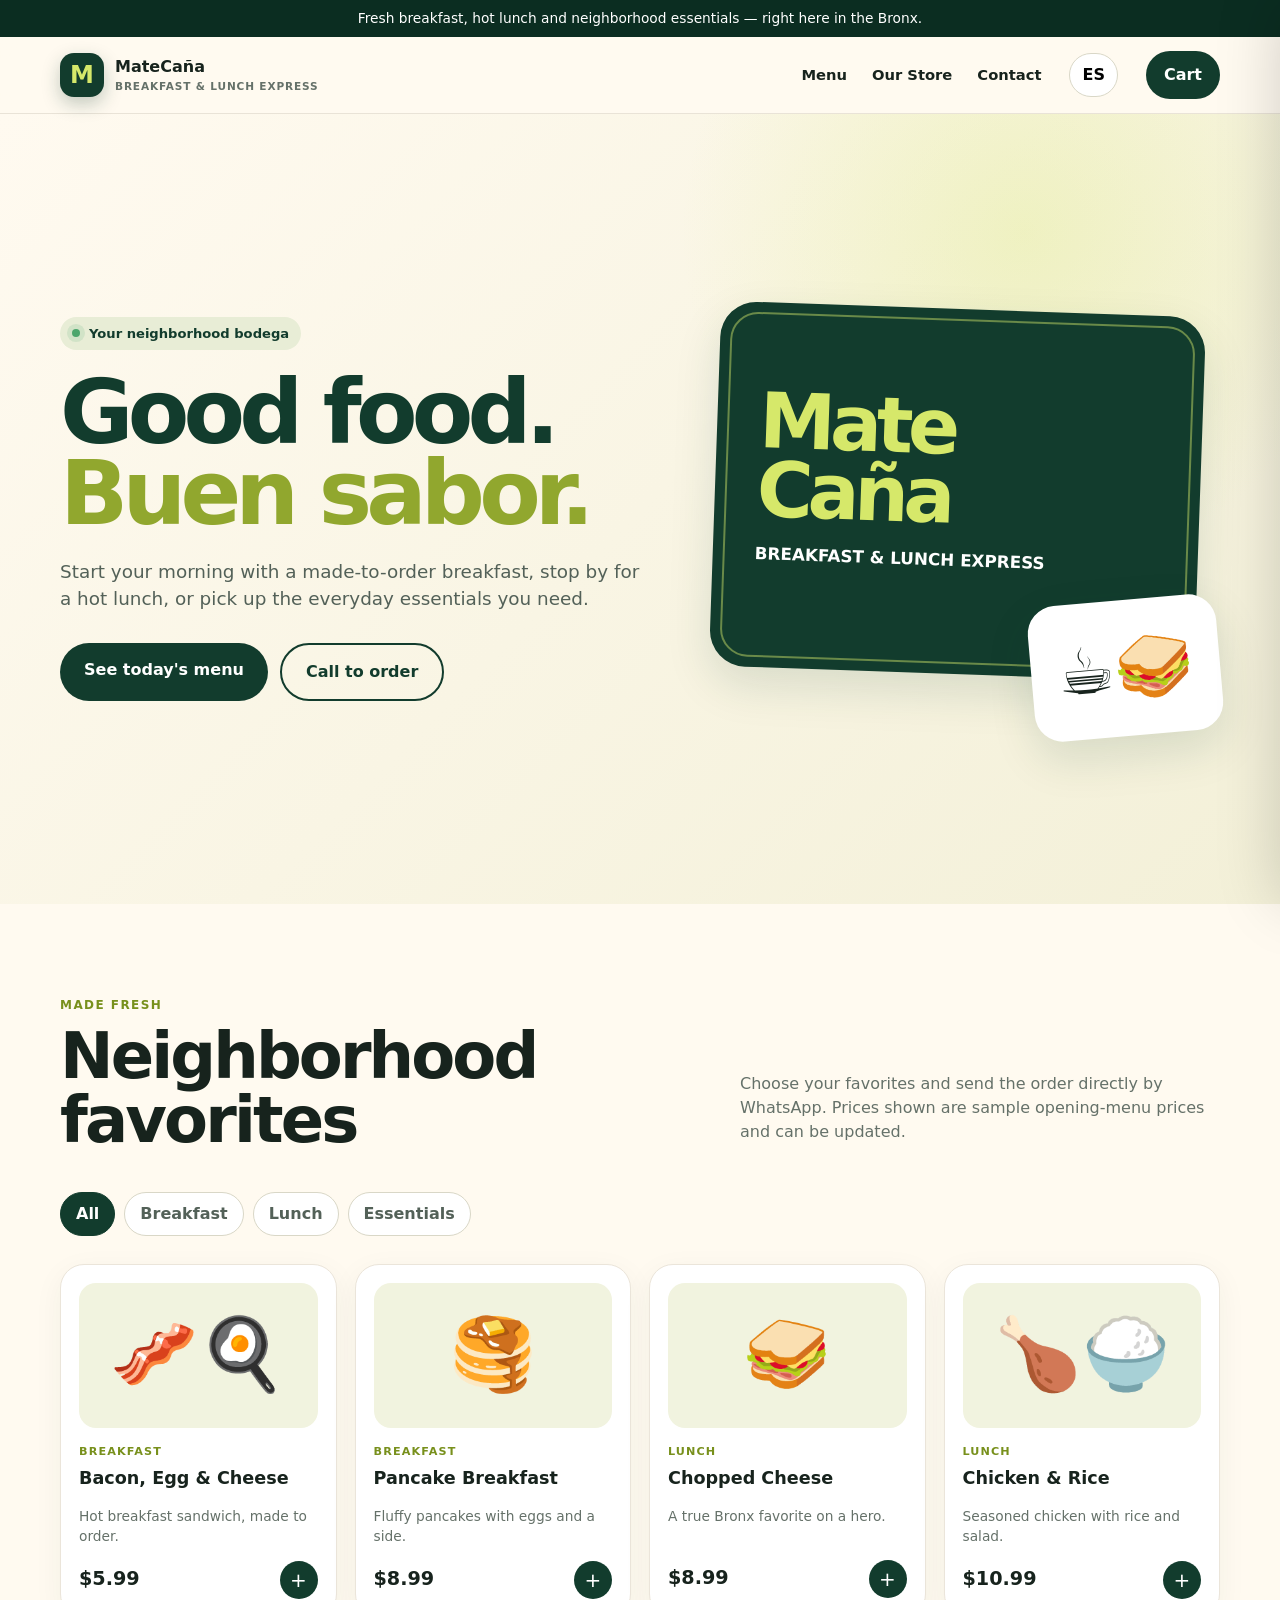
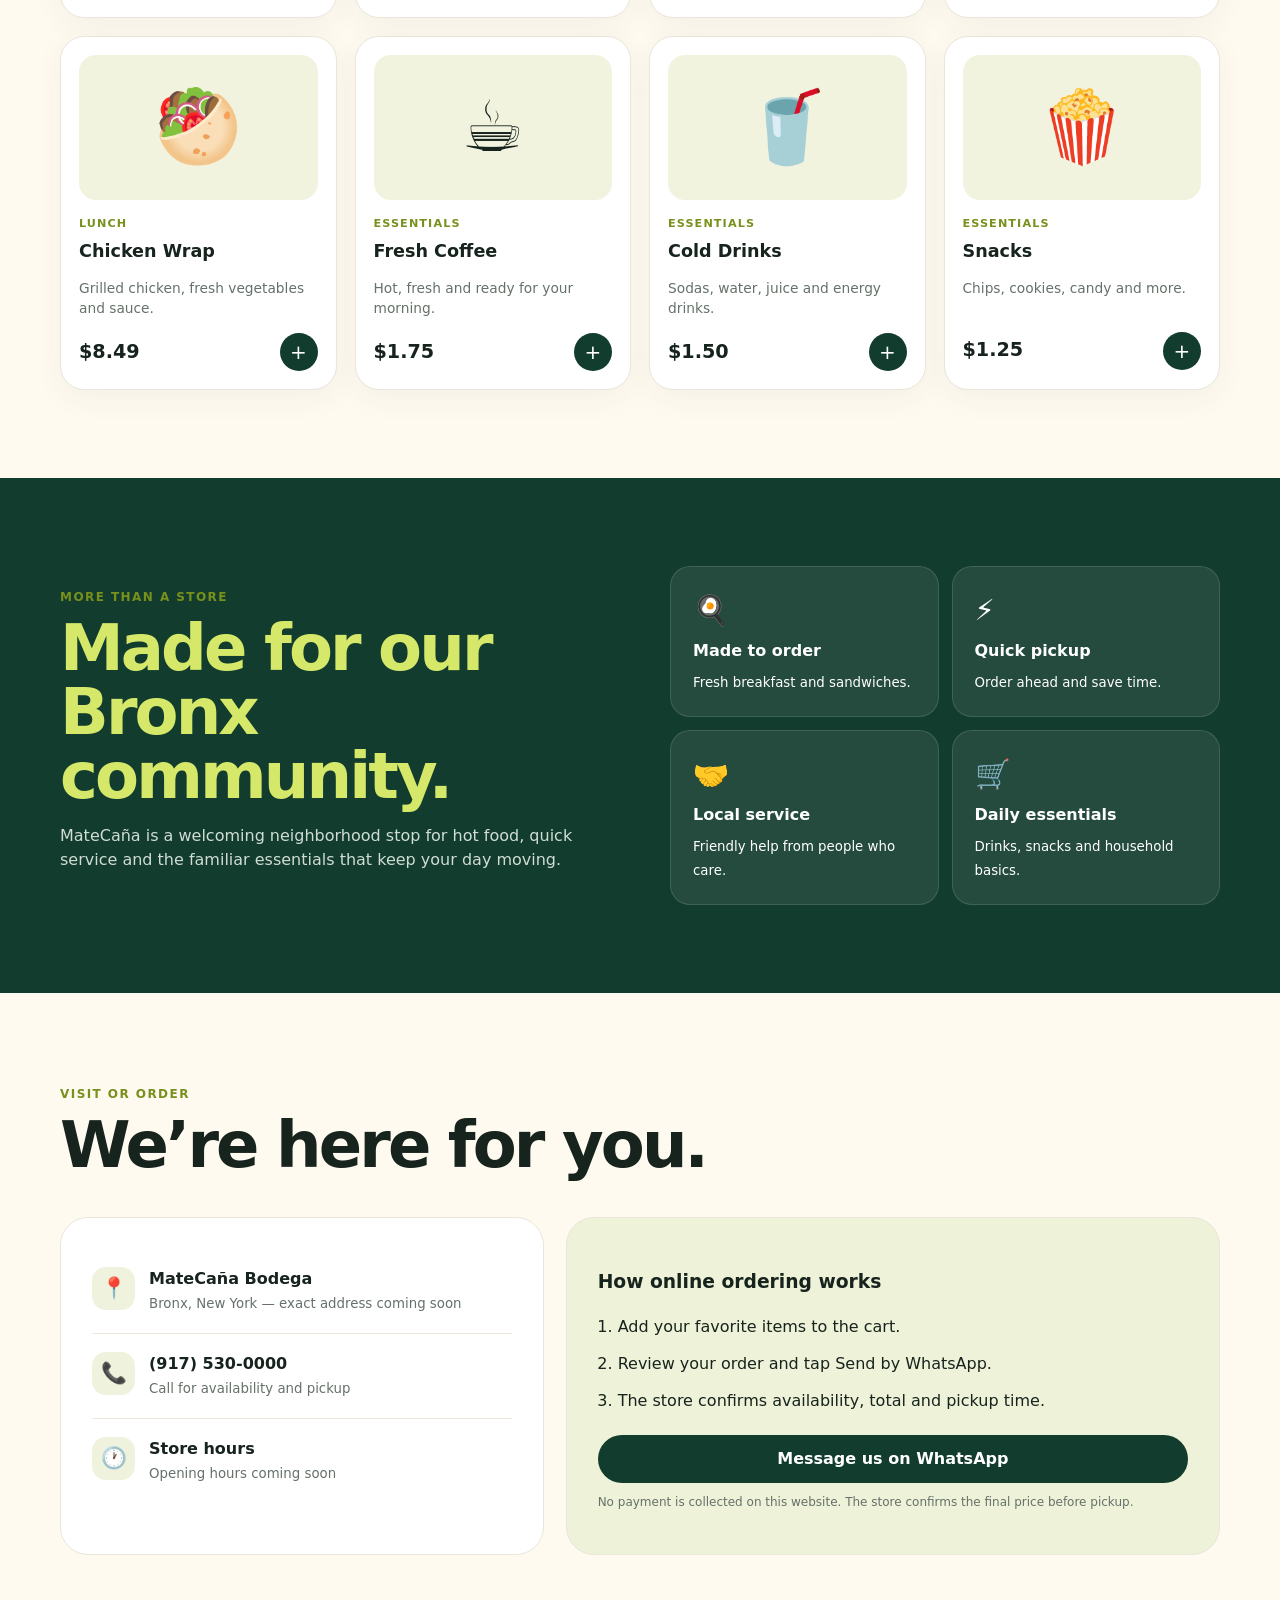
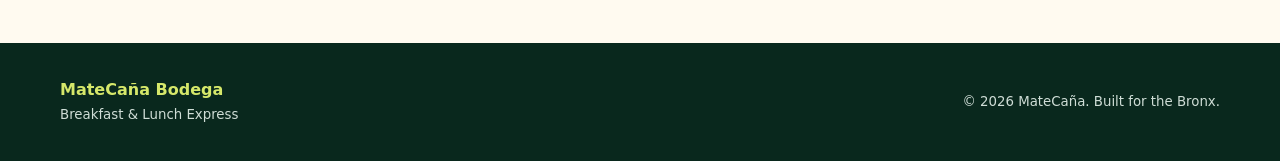
==== index.html @ 91e8062c "Build MateCaña bilingual storefront" ====
<!doctype html>
<html lang="en">
<head>
  <meta charset="utf-8">
  <meta name="viewport" content="width=device-width,initial-scale=1">
  <meta name="description" content="MateCaña Bodega — breakfast, lunch, groceries and neighborhood essentials in the Bronx.">
  <meta name="theme-color" content="#123c2d">
  <title>MateCaña Bodega | Breakfast & Lunch Express</title>
  <style>
    :root{--green:#123c2d;--green2:#1e5b43;--lime:#d6e86a;--cream:#fffaf0;--ink:#17231d;--muted:#657169;--white:#fff;--shadow:0 18px 45px rgba(18,60,45,.13)}
    *{box-sizing:border-box}html{scroll-behavior:smooth}body{margin:0;font-family:Inter,ui-sans-serif,system-ui,-apple-system,"Segoe UI",sans-serif;color:var(--ink);background:var(--cream);line-height:1.5}button,a{font:inherit}button{cursor:pointer}a{color:inherit;text-decoration:none}.wrap{width:min(1160px,calc(100% - 32px));margin:auto}
    .top{background:#0b2d21;color:#fff;text-align:center;padding:8px;font-size:.86rem}.nav{position:sticky;top:0;z-index:20;background:rgba(255,250,240,.94);backdrop-filter:blur(12px);border-bottom:1px solid #e9e3d7}.navin{height:76px;display:flex;align-items:center;gap:28px}.brand{display:flex;align-items:center;gap:11px;margin-right:auto;font-weight:900}.mark{width:44px;height:44px;border-radius:14px;background:var(--green);color:var(--lime);display:grid;place-items:center;font-size:1.5rem;box-shadow:0 7px 18px rgba(18,60,45,.25)}.brand small{display:block;font-weight:600;color:var(--muted);font-size:.66rem;letter-spacing:.08em;text-transform:uppercase}.links{display:flex;gap:25px;font-weight:700;font-size:.92rem}.pill,.primary,.secondary{border:0;border-radius:999px;padding:12px 18px;font-weight:800}.pill,.primary{background:var(--green);color:#fff}.pill span{background:var(--lime);color:var(--green);border-radius:99px;padding:2px 7px;margin-left:5px}.secondary{background:var(--lime);color:var(--green)}
    .hero{min-height:660px;background:radial-gradient(circle at 80% 15%,rgba(214,232,106,.28),transparent 28%),linear-gradient(135deg,#fffaf0 0%,#f3f0d8 100%);display:grid;align-items:center;overflow:hidden}.hero-grid{display:grid;grid-template-columns:1.05fr .95fr;gap:55px;align-items:center;padding:72px 0}.eyebrow{display:inline-flex;align-items:center;gap:9px;background:#e8edd6;border-radius:99px;padding:7px 12px;color:var(--green);font-weight:800;font-size:.82rem}.dot{width:8px;height:8px;border-radius:50%;background:#4ca66c;box-shadow:0 0 0 5px rgba(76,166,108,.14)}h1{font-size:clamp(3.1rem,7vw,6.2rem);line-height:.9;letter-spacing:-.065em;margin:22px 0 24px;color:var(--green)}h1 em{font-style:normal;color:#91a72e}.lead{font-size:1.15rem;color:#536158;max-width:620px}.actions{display:flex;gap:12px;margin-top:30px;flex-wrap:wrap}.actions a{padding:15px 24px}.outline{border:2px solid var(--green);border-radius:999px;padding:13px 22px;font-weight:800;color:var(--green)}.visual{position:relative;min-height:470px}.sign{position:absolute;inset:35px 20px 70px;background:var(--green);border-radius:36px;box-shadow:var(--shadow);transform:rotate(2deg);padding:42px;color:#fff;display:flex;flex-direction:column;justify-content:center}.sign:before{content:"";position:absolute;inset:10px;border:2px solid rgba(214,232,106,.45);border-radius:28px}.sign strong{font-size:clamp(3rem,6vw,5.5rem);line-height:.9;letter-spacing:-.07em;color:var(--lime);position:relative}.sign p{font-weight:800;font-size:1.05rem;position:relative}.cup{position:absolute;right:0;bottom:8px;background:#fff;border-radius:28px;padding:20px 26px;box-shadow:var(--shadow);font-size:4rem;transform:rotate(-5deg)}
    section{padding:88px 0}.section-head{display:flex;align-items:end;justify-content:space-between;gap:30px;margin-bottom:32px}.kicker{color:#78901c;text-transform:uppercase;font-weight:900;letter-spacing:.12em;font-size:.75rem}h2{font-size:clamp(2.25rem,5vw,4rem);line-height:1;letter-spacing:-.045em;margin:8px 0}.section-head p{max-width:480px;color:var(--muted)}.filters{display:flex;gap:9px;flex-wrap:wrap;margin-bottom:28px}.filter{border:1px solid #d9d7c7;background:#fff;padding:9px 15px;border-radius:99px;font-weight:800;color:#536158}.filter.active{background:var(--green);color:#fff;border-color:var(--green)}.products{display:grid;grid-template-columns:repeat(4,1fr);gap:18px}.card{background:#fff;border:1px solid #ebe5da;border-radius:24px;padding:18px;box-shadow:0 8px 30px rgba(18,60,45,.05);transition:.2s}.card:hover{transform:translateY(-4px);box-shadow:var(--shadow)}.emoji{height:145px;border-radius:17px;background:#f1f3df;display:grid;place-items:center;font-size:4.4rem}.tag{font-size:.7rem;font-weight:900;text-transform:uppercase;letter-spacing:.1em;color:#78901c;margin-top:16px}.card h3{margin:5px 0;font-size:1.1rem}.card p{color:var(--muted);font-size:.86rem;min-height:40px}.card-foot{display:flex;align-items:center;justify-content:space-between;margin-top:14px}.price{font-size:1.2rem;font-weight:900}.add{border:0;background:var(--green);color:#fff;width:38px;height:38px;border-radius:50%;font-size:1.25rem}.about{background:var(--green);color:#fff}.about-grid{display:grid;grid-template-columns:1fr 1fr;gap:60px;align-items:center}.about h2{color:var(--lime)}.about p{color:#cfddd6}.features{display:grid;grid-template-columns:1fr 1fr;gap:13px}.feature{background:rgba(255,255,255,.08);border:1px solid rgba(255,255,255,.13);padding:22px;border-radius:20px}.feature b{display:block;margin:7px 0}.feature span{font-size:1.8rem}
    .contact-grid{display:grid;grid-template-columns:.85fr 1.15fr;gap:22px}.info,.orderbox{background:#fff;border:1px solid #ebe5da;border-radius:28px;padding:31px}.info-row{display:flex;gap:14px;padding:18px 0;border-bottom:1px solid #eee8dc}.info-row:last-child{border:0}.icon{width:43px;height:43px;display:grid;place-items:center;background:#eff2dd;border-radius:14px;font-size:1.3rem}.info-row b{display:block}.info-row small{color:var(--muted)}.orderbox{background:#eef2d8}.orderbox ol{padding-left:20px}.orderbox li{margin:13px 0}.wide{display:block;text-align:center;margin-top:22px}.notice{font-size:.75rem;color:var(--muted);margin-top:10px}.footer{background:#09281d;color:#cfddd6;padding:35px 0}.footerin{display:flex;justify-content:space-between;align-items:center;gap:20px}.footer strong{color:var(--lime)}
    .cart{position:fixed;top:0;right:-430px;width:min(410px,100%);height:100vh;background:#fff;z-index:50;box-shadow:-20px 0 60px rgba(0,0,0,.18);transition:.28s;padding:25px;display:flex;flex-direction:column}.cart.open{right:0}.cart-head{display:flex;justify-content:space-between;align-items:center}.close{border:0;background:#eee;border-radius:50%;width:38px;height:38px}.cart-items{overflow:auto;flex:1;margin:20px 0}.cart-item{display:grid;grid-template-columns:1fr auto;gap:5px;padding:13px 0;border-bottom:1px solid #eee}.cart-item small{color:var(--muted)}.remove{border:0;background:none;color:#a13b2d;font-size:.78rem}.total{display:flex;justify-content:space-between;font-weight:900;font-size:1.2rem;padding:17px 0}.overlay{position:fixed;inset:0;background:rgba(0,0,0,.36);z-index:40;opacity:0;pointer-events:none;transition:.2s}.overlay.open{opacity:1;pointer-events:auto}.lang{border:1px solid #d9d7c7;background:#fff;border-radius:99px;padding:9px 12px;font-weight:800}
    @media(max-width:900px){.links{display:none}.hero-grid,.about-grid,.contact-grid{grid-template-columns:1fr}.hero-grid{padding-top:50px}.visual{min-height:390px}.products{grid-template-columns:repeat(2,1fr)}.section-head{display:block}}@media(max-width:540px){.navin{gap:9px}.brand div{display:none}.products{grid-template-columns:1fr}.hero{min-height:auto}.visual{min-height:320px}.sign{inset:20px 8px 55px;padding:28px}.cup{font-size:3rem}.features{grid-template-columns:1fr}.footerin{display:block}.pill{padding:10px 13px}.wrap{width:min(100% - 22px,1160px)}section{padding:68px 0}}
  </style>
</head>
<body>
  <div class="top" data-en="Fresh breakfast, hot lunch and neighborhood essentials — right here in the Bronx." data-es="Desayuno fresco, almuerzo caliente y productos esenciales — aquí mismo en el Bronx.">Fresh breakfast, hot lunch and neighborhood essentials — right here in the Bronx.</div>
  <nav class="nav"><div class="wrap navin"><a class="brand" href="#home"><span class="mark">M</span><div>MateCaña<small>Breakfast & Lunch Express</small></div></a><div class="links"><a href="#menu" data-en="Menu" data-es="Menú">Menu</a><a href="#about" data-en="Our Store" data-es="La Bodega">Our Store</a><a href="#contact" data-en="Contact" data-es="Contacto">Contact</a></div><button class="lang" id="lang">ES</button><button class="pill" id="cartBtn" data-en="Cart" data-es="Carrito">Cart <span id="count">0</span></button></div></nav>
  <main>
    <section class="hero" id="home"><div class="wrap hero-grid"><div><span class="eyebrow"><i class="dot"></i><span data-en="Your neighborhood bodega" data-es="Tu bodega del vecindario">Your neighborhood bodega</span></span><h1>Good food.<br><em>Buen sabor.</em></h1><p class="lead" data-en="Start your morning with a made-to-order breakfast, stop by for a hot lunch, or pick up the everyday essentials you need." data-es="Comienza tu mañana con un desayuno preparado al momento, pasa por un almuerzo caliente o busca los productos esenciales que necesitas.">Start your morning with a made-to-order breakfast, stop by for a hot lunch, or pick up the everyday essentials you need.</p><div class="actions"><a class="primary" href="#menu" data-en="See today's menu" data-es="Ver el menú de hoy">See today's menu</a><a class="outline" href="tel:+19175300000" data-en="Call to order" data-es="Llamar para ordenar">Call to order</a></div></div><div class="visual" aria-label="MateCaña storefront inspired sign"><div class="sign"><strong>Mate<br>Caña</strong><p>BREAKFAST & LUNCH EXPRESS</p></div><div class="cup">☕🥪</div></div></div></section>
    <section id="menu"><div class="wrap"><div class="section-head"><div><span class="kicker" data-en="Made fresh" data-es="Preparado fresco">Made fresh</span><h2 data-en="Neighborhood favorites" data-es="Favoritos del barrio">Neighborhood favorites</h2></div><p data-en="Choose your favorites and send the order directly by WhatsApp. Prices shown are sample opening-menu prices and can be updated." data-es="Elige tus favoritos y envía la orden directamente por WhatsApp. Los precios son ejemplos iniciales y se pueden actualizar.">Choose your favorites and send the order directly by WhatsApp. Prices shown are sample opening-menu prices and can be updated.</p></div><div class="filters"><button class="filter active" data-filter="all" data-en="All" data-es="Todo">All</button><button class="filter" data-filter="breakfast" data-en="Breakfast" data-es="Desayuno">Breakfast</button><button class="filter" data-filter="lunch" data-en="Lunch" data-es="Almuerzo">Lunch</button><button class="filter" data-filter="essentials" data-en="Essentials" data-es="Productos">Essentials</button></div><div class="products" id="products"></div></div></section>
    <section class="about" id="about"><div class="wrap about-grid"><div><span class="kicker" data-en="More than a store" data-es="Más que una tienda">More than a store</span><h2 data-en="Made for our Bronx community." data-es="Hecho para nuestra comunidad del Bronx.">Made for our Bronx community.</h2><p data-en="MateCaña is a welcoming neighborhood stop for hot food, quick service and the familiar essentials that keep your day moving." data-es="MateCaña es la parada acogedora del vecindario para comida caliente, servicio rápido y los productos conocidos que mantienen tu día en marcha.">MateCaña is a welcoming neighborhood stop for hot food, quick service and the familiar essentials that keep your day moving.</p></div><div class="features"><div class="feature"><span>🍳</span><b data-en="Made to order" data-es="Hecho al momento">Made to order</b><small data-en="Fresh breakfast and sandwiches." data-es="Desayunos y sándwiches frescos.">Fresh breakfast and sandwiches.</small></div><div class="feature"><span>⚡</span><b data-en="Quick pickup" data-es="Recogida rápida">Quick pickup</b><small data-en="Order ahead and save time." data-es="Ordena antes y ahorra tiempo.">Order ahead and save time.</small></div><div class="feature"><span>🤝</span><b data-en="Local service" data-es="Servicio local">Local service</b><small data-en="Friendly help from people who care." data-es="Atención amable de gente que se preocupa.">Friendly help from people who care.</small></div><div class="feature"><span>🛒</span><b data-en="Daily essentials" data-es="Productos diarios">Daily essentials</b><small data-en="Drinks, snacks and household basics." data-es="Bebidas, meriendas y artículos básicos.">Drinks, snacks and household basics.</small></div></div></div></section>
    <section id="contact"><div class="wrap"><div class="section-head"><div><span class="kicker" data-en="Visit or order" data-es="Visita u ordena">Visit or order</span><h2 data-en="We’re here for you." data-es="Estamos aquí para ti.">We’re here for you.</h2></div></div><div class="contact-grid"><div class="info"><div class="info-row"><span class="icon">📍</span><div><b>MateCaña Bodega</b><small data-en="Bronx, New York — exact address coming soon" data-es="Bronx, Nueva York — dirección exacta próximamente">Bronx, New York — exact address coming soon</small></div></div><div class="info-row"><span class="icon">📞</span><div><b><a href="tel:+19175300000">(917) 530-0000</a></b><small data-en="Call for availability and pickup" data-es="Llama para disponibilidad y recogida">Call for availability and pickup</small></div></div><div class="info-row"><span class="icon">🕐</span><div><b data-en="Store hours" data-es="Horario">Store hours</b><small data-en="Opening hours coming soon" data-es="Horario de apertura próximamente">Opening hours coming soon</small></div></div></div><div class="orderbox"><h3 data-en="How online ordering works" data-es="Cómo funciona la orden en línea">How online ordering works</h3><ol><li data-en="Add your favorite items to the cart." data-es="Añade tus productos favoritos al carrito.">Add your favorite items to the cart.</li><li data-en="Review your order and tap Send by WhatsApp." data-es="Revisa tu orden y toca Enviar por WhatsApp.">Review your order and tap Send by WhatsApp.</li><li data-en="The store confirms availability, total and pickup time." data-es="La tienda confirma disponibilidad, total y hora de recogida.">The store confirms availability, total and pickup time.</li></ol><a class="primary wide" href="https://wa.me/19175300000" target="_blank" rel="noopener" data-en="Message us on WhatsApp" data-es="Escríbenos por WhatsApp">Message us on WhatsApp</a><p class="notice" data-en="No payment is collected on this website. The store confirms the final price before pickup." data-es="Este sitio no cobra pagos. La tienda confirma el precio final antes de recoger.">No payment is collected on this website. The store confirms the final price before pickup.</p></div></div></div></section>
  </main>
  <footer class="footer"><div class="wrap footerin"><div><strong>MateCaña Bodega</strong><br><small>Breakfast & Lunch Express</small></div><small>© <span id="year"></span> MateCaña. <span data-en="Built for the Bronx." data-es="Creado para el Bronx.">Built for the Bronx.</span></small></div></footer>
  <div class="overlay" id="overlay"></div><aside class="cart" id="cart" aria-label="Shopping cart"><div class="cart-head"><h3 data-en="Your order" data-es="Tu orden">Your order</h3><button class="close" id="close" aria-label="Close">×</button></div><div class="cart-items" id="cartItems"></div><div class="total"><span data-en="Estimated total" data-es="Total estimado">Estimated total</span><span id="total">$0.00</span></div><button class="primary" id="send" data-en="Send order by WhatsApp" data-es="Enviar orden por WhatsApp">Send order by WhatsApp</button><p class="notice" data-en="Final price and availability are confirmed by the store." data-es="La tienda confirma el precio final y la disponibilidad.">Final price and availability are confirmed by the store.</p></aside>
  <script>
    const items=[
      {id:1,cat:'breakfast',emoji:'🥓🍳',en:'Bacon, Egg & Cheese',es:'Tocino, Huevo y Queso',descEn:'Hot breakfast sandwich, made to order.',descEs:'Sándwich caliente preparado al momento.',price:5.99},
      {id:2,cat:'breakfast',emoji:'🥞',en:'Pancake Breakfast',es:'Desayuno de Pancakes',descEn:'Fluffy pancakes with eggs and a side.',descEs:'Pancakes con huevos y acompañante.',price:8.99},
      {id:3,cat:'lunch',emoji:'🥪',en:'Chopped Cheese',es:'Chopped Cheese',descEn:'A true Bronx favorite on a hero.',descEs:'Un verdadero favorito del Bronx en pan hero.',price:8.99},
      {id:4,cat:'lunch',emoji:'🍗🍚',en:'Chicken & Rice',es:'Pollo con Arroz',descEn:'Seasoned chicken with rice and salad.',descEs:'Pollo sazonado con arroz y ensalada.',price:10.99},
      {id:5,cat:'lunch',emoji:'🥙',en:'Chicken Wrap',es:'Wrap de Pollo',descEn:'Grilled chicken, fresh vegetables and sauce.',descEs:'Pollo a la parrilla, vegetales y salsa.',price:8.49},
      {id:6,cat:'essentials',emoji:'☕',en:'Fresh Coffee',es:'Café Fresco',descEn:'Hot, fresh and ready for your morning.',descEs:'Caliente, fresco y listo para tu mañana.',price:1.75},
      {id:7,cat:'essentials',emoji:'🥤',en:'Cold Drinks',es:'Bebidas Frías',descEn:'Sodas, water, juice and energy drinks.',descEs:'Refrescos, agua, jugos y bebidas energéticas.',price:1.50},
      {id:8,cat:'essentials',emoji:'🍿',en:'Snacks',es:'Meriendas',descEn:'Chips, cookies, candy and more.',descEs:'Papas, galletas, dulces y más.',price:1.25}
    ];
    let language=localStorage.getItem('matecana-language')||'en',cart=[];
    const products=document.getElementById('products');
    function renderProducts(filter='all'){products.innerHTML=items.filter(x=>filter==='all'||x.cat===filter).map(x=>`<article class="card"><div class="emoji">${x.emoji}</div><div class="tag">${x.cat}</div><h3>${language==='en'?x.en:x.es}</h3><p>${language==='en'?x.descEn:x.descEs}</p><div class="card-foot"><span class="price">$${x.price.toFixed(2)}</span><button class="add" onclick="add(${x.id})" aria-label="Add">+</button></div></article>`).join('')}
    function translate(){document.documentElement.lang=language;document.querySelectorAll('[data-en]').forEach(el=>el.textContent=el.dataset[language]);document.getElementById('lang').textContent=language==='en'?'ES':'EN';renderProducts(document.querySelector('.filter.active').dataset.filter);renderCart()}
    document.getElementById('lang').onclick=()=>{language=language==='en'?'es':'en';localStorage.setItem('matecana-language',language);translate()};
    document.querySelectorAll('.filter').forEach(btn=>btn.onclick=()=>{document.querySelector('.filter.active').classList.remove('active');btn.classList.add('active');renderProducts(btn.dataset.filter)});
    function add(id){const found=cart.find(x=>x.id===id);found?found.qty++:cart.push({...items.find(x=>x.id===id),qty:1});renderCart();openCart()}
    function removeItem(id){cart=cart.filter(x=>x.id!==id);renderCart()}
    function renderCart(){const holder=document.getElementById('cartItems');holder.innerHTML=cart.length?cart.map(x=>`<div class="cart-item"><div><b>${language==='en'?x.en:x.es}</b><br><small>${x.qty} × $${x.price.toFixed(2)}</small></div><button class="remove" onclick="removeItem(${x.id})">${language==='en'?'Remove':'Quitar'}</button></div>`).join(''):`<p>${language==='en'?'Your cart is empty. Add something delicious!':'Tu carrito está vacío. ¡Añade algo delicioso!'}</p>`;document.getElementById('count').textContent=cart.reduce((a,x)=>a+x.qty,0);document.getElementById('total').textContent='$'+cart.reduce((a,x)=>a+x.price*x.qty,0).toFixed(2)}
    const drawer=document.getElementById('cart'),overlay=document.getElementById('overlay');function openCart(){drawer.classList.add('open');overlay.classList.add('open')}function closeCart(){drawer.classList.remove('open');overlay.classList.remove('open')}document.getElementById('cartBtn').onclick=openCart;document.getElementById('close').onclick=closeCart;overlay.onclick=closeCart;
    document.getElementById('send').onclick=()=>{if(!cart.length)return alert(language==='en'?'Please add items first.':'Primero añade productos.');const lines=cart.map(x=>`• ${x.qty} × ${language==='en'?x.en:x.es} — $${(x.qty*x.price).toFixed(2)}`);const total=cart.reduce((a,x)=>a+x.price*x.qty,0).toFixed(2);const msg=(language==='en'?'Hello MateCaña! I would like to order:\n':'¡Hola MateCaña! Quisiera ordenar:\n')+lines.join('\n')+`\n\n${language==='en'?'Estimated total':'Total estimado'}: $${total}`;window.open('https://wa.me/19175300000?text='+encodeURIComponent(msg),'_blank')};
    document.getElementById('year').textContent=new Date().getFullYear();translate();
  </script>
</body>
</html>
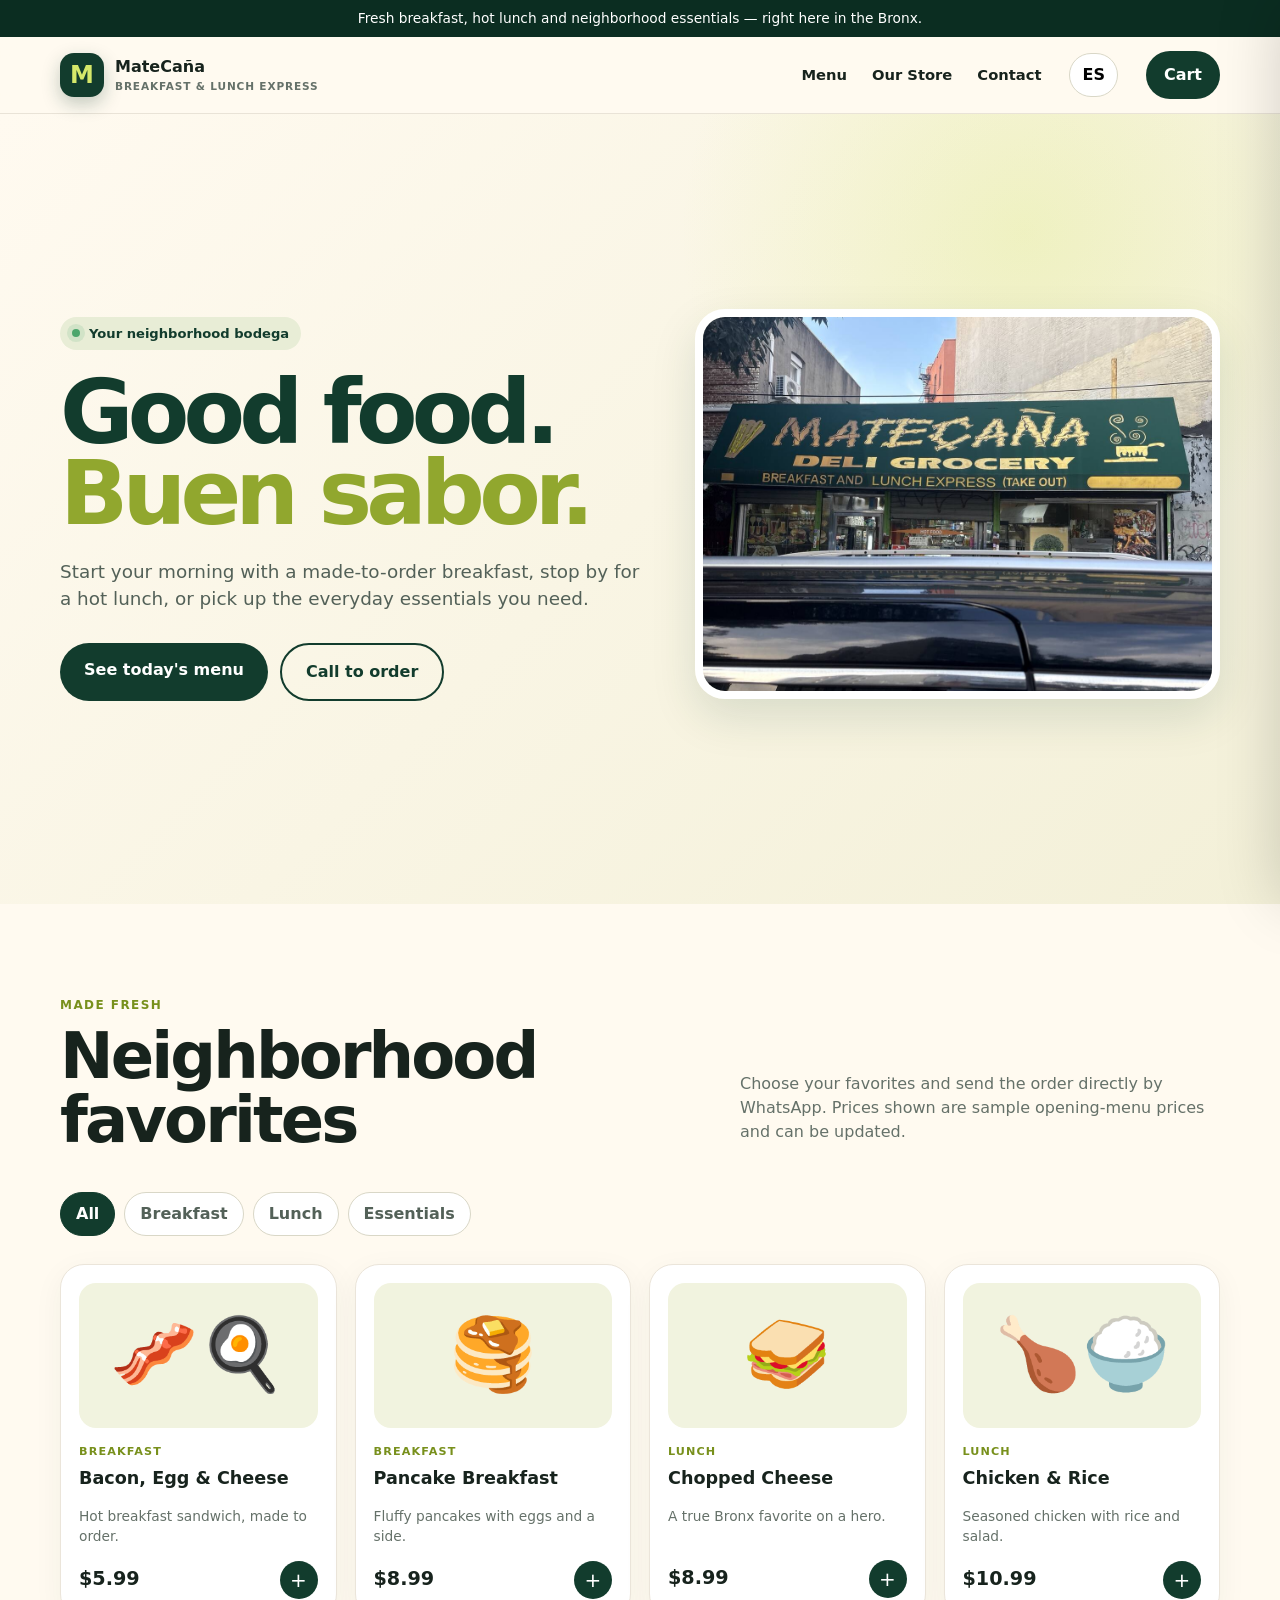
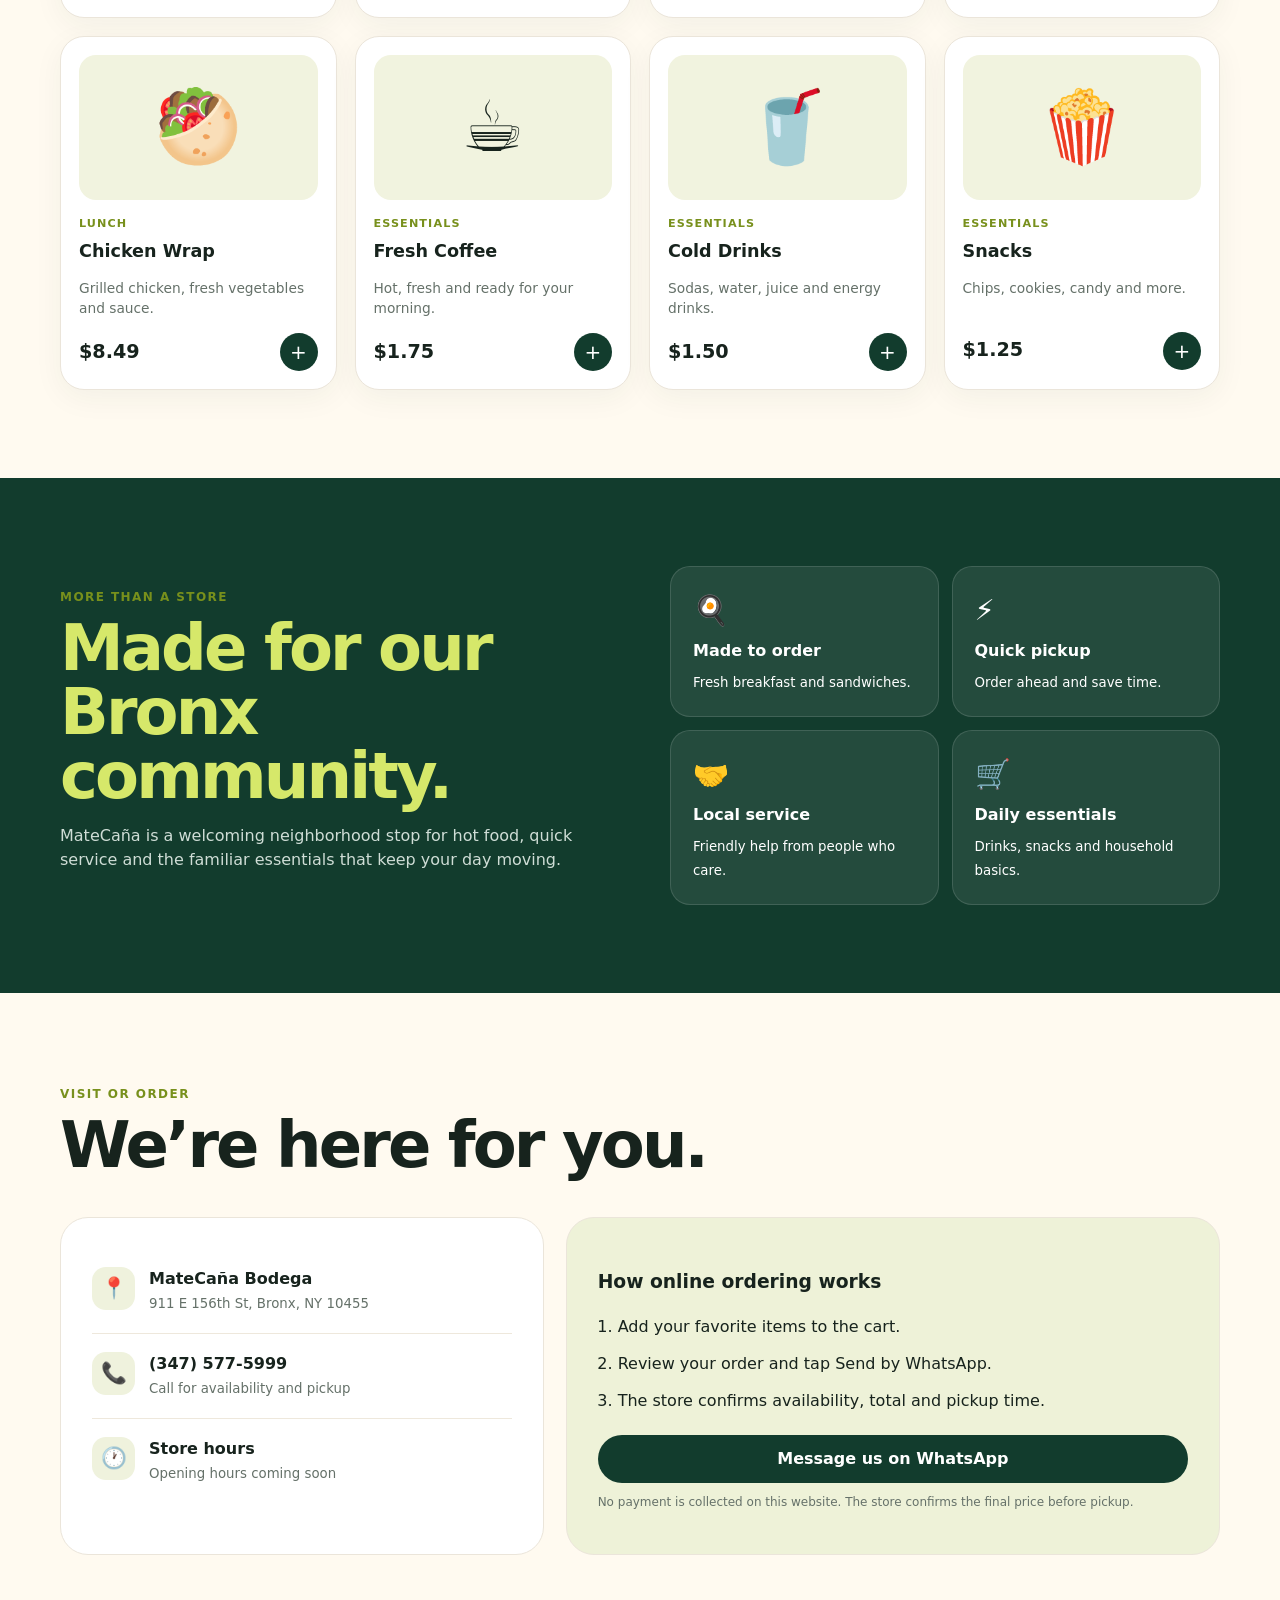
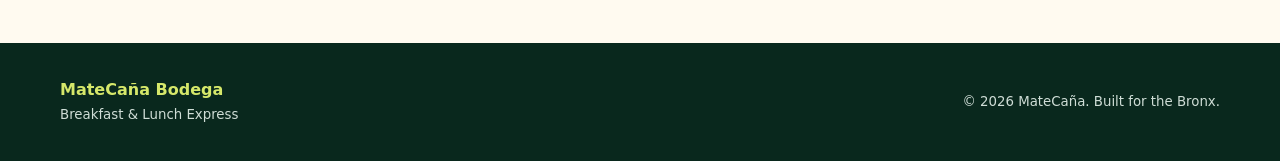
==== commit e67e789f: "Add storefront banner and business contact details" ====
--- a/index.html
+++ b/index.html
@@ -10,7 +10,7 @@
     :root{--green:#123c2d;--green2:#1e5b43;--lime:#d6e86a;--cream:#fffaf0;--ink:#17231d;--muted:#657169;--white:#fff;--shadow:0 18px 45px rgba(18,60,45,.13)}
     *{box-sizing:border-box}html{scroll-behavior:smooth}body{margin:0;font-family:Inter,ui-sans-serif,system-ui,-apple-system,"Segoe UI",sans-serif;color:var(--ink);background:var(--cream);line-height:1.5}button,a{font:inherit}button{cursor:pointer}a{color:inherit;text-decoration:none}.wrap{width:min(1160px,calc(100% - 32px));margin:auto}
     .top{background:#0b2d21;color:#fff;text-align:center;padding:8px;font-size:.86rem}.nav{position:sticky;top:0;z-index:20;background:rgba(255,250,240,.94);backdrop-filter:blur(12px);border-bottom:1px solid #e9e3d7}.navin{height:76px;display:flex;align-items:center;gap:28px}.brand{display:flex;align-items:center;gap:11px;margin-right:auto;font-weight:900}.mark{width:44px;height:44px;border-radius:14px;background:var(--green);color:var(--lime);display:grid;place-items:center;font-size:1.5rem;box-shadow:0 7px 18px rgba(18,60,45,.25)}.brand small{display:block;font-weight:600;color:var(--muted);font-size:.66rem;letter-spacing:.08em;text-transform:uppercase}.links{display:flex;gap:25px;font-weight:700;font-size:.92rem}.pill,.primary,.secondary{border:0;border-radius:999px;padding:12px 18px;font-weight:800}.pill,.primary{background:var(--green);color:#fff}.pill span{background:var(--lime);color:var(--green);border-radius:99px;padding:2px 7px;margin-left:5px}.secondary{background:var(--lime);color:var(--green)}
-    .hero{min-height:660px;background:radial-gradient(circle at 80% 15%,rgba(214,232,106,.28),transparent 28%),linear-gradient(135deg,#fffaf0 0%,#f3f0d8 100%);display:grid;align-items:center;overflow:hidden}.hero-grid{display:grid;grid-template-columns:1.05fr .95fr;gap:55px;align-items:center;padding:72px 0}.eyebrow{display:inline-flex;align-items:center;gap:9px;background:#e8edd6;border-radius:99px;padding:7px 12px;color:var(--green);font-weight:800;font-size:.82rem}.dot{width:8px;height:8px;border-radius:50%;background:#4ca66c;box-shadow:0 0 0 5px rgba(76,166,108,.14)}h1{font-size:clamp(3.1rem,7vw,6.2rem);line-height:.9;letter-spacing:-.065em;margin:22px 0 24px;color:var(--green)}h1 em{font-style:normal;color:#91a72e}.lead{font-size:1.15rem;color:#536158;max-width:620px}.actions{display:flex;gap:12px;margin-top:30px;flex-wrap:wrap}.actions a{padding:15px 24px}.outline{border:2px solid var(--green);border-radius:999px;padding:13px 22px;font-weight:800;color:var(--green)}.visual{position:relative;min-height:470px}.sign{position:absolute;inset:35px 20px 70px;background:var(--green);border-radius:36px;box-shadow:var(--shadow);transform:rotate(2deg);padding:42px;color:#fff;display:flex;flex-direction:column;justify-content:center}.sign:before{content:"";position:absolute;inset:10px;border:2px solid rgba(214,232,106,.45);border-radius:28px}.sign strong{font-size:clamp(3rem,6vw,5.5rem);line-height:.9;letter-spacing:-.07em;color:var(--lime);position:relative}.sign p{font-weight:800;font-size:1.05rem;position:relative}.cup{position:absolute;right:0;bottom:8px;background:#fff;border-radius:28px;padding:20px 26px;box-shadow:var(--shadow);font-size:4rem;transform:rotate(-5deg)}
+    .hero{min-height:660px;background:radial-gradient(circle at 80% 15%,rgba(214,232,106,.28),transparent 28%),linear-gradient(135deg,#fffaf0 0%,#f3f0d8 100%);display:grid;align-items:center;overflow:hidden}.hero-grid{display:grid;grid-template-columns:1.05fr .95fr;gap:55px;align-items:center;padding:72px 0}.eyebrow{display:inline-flex;align-items:center;gap:9px;background:#e8edd6;border-radius:99px;padding:7px 12px;color:var(--green);font-weight:800;font-size:.82rem}.dot{width:8px;height:8px;border-radius:50%;background:#4ca66c;box-shadow:0 0 0 5px rgba(76,166,108,.14)}h1{font-size:clamp(3.1rem,7vw,6.2rem);line-height:.9;letter-spacing:-.065em;margin:22px 0 24px;color:var(--green)}h1 em{font-style:normal;color:#91a72e}.lead{font-size:1.15rem;color:#536158;max-width:620px}.actions{display:flex;gap:12px;margin-top:30px;flex-wrap:wrap}.actions a{padding:15px 24px}.outline{border:2px solid var(--green);border-radius:999px;padding:13px 22px;font-weight:800;color:var(--green)}.visual{position:relative;min-height:470px}.storefront{position:absolute;inset:35px 0 45px;width:100%;height:390px;object-fit:cover;object-position:center 36%;border-radius:30px;box-shadow:var(--shadow);border:8px solid #fff}
     section{padding:88px 0}.section-head{display:flex;align-items:end;justify-content:space-between;gap:30px;margin-bottom:32px}.kicker{color:#78901c;text-transform:uppercase;font-weight:900;letter-spacing:.12em;font-size:.75rem}h2{font-size:clamp(2.25rem,5vw,4rem);line-height:1;letter-spacing:-.045em;margin:8px 0}.section-head p{max-width:480px;color:var(--muted)}.filters{display:flex;gap:9px;flex-wrap:wrap;margin-bottom:28px}.filter{border:1px solid #d9d7c7;background:#fff;padding:9px 15px;border-radius:99px;font-weight:800;color:#536158}.filter.active{background:var(--green);color:#fff;border-color:var(--green)}.products{display:grid;grid-template-columns:repeat(4,1fr);gap:18px}.card{background:#fff;border:1px solid #ebe5da;border-radius:24px;padding:18px;box-shadow:0 8px 30px rgba(18,60,45,.05);transition:.2s}.card:hover{transform:translateY(-4px);box-shadow:var(--shadow)}.emoji{height:145px;border-radius:17px;background:#f1f3df;display:grid;place-items:center;font-size:4.4rem}.tag{font-size:.7rem;font-weight:900;text-transform:uppercase;letter-spacing:.1em;color:#78901c;margin-top:16px}.card h3{margin:5px 0;font-size:1.1rem}.card p{color:var(--muted);font-size:.86rem;min-height:40px}.card-foot{display:flex;align-items:center;justify-content:space-between;margin-top:14px}.price{font-size:1.2rem;font-weight:900}.add{border:0;background:var(--green);color:#fff;width:38px;height:38px;border-radius:50%;font-size:1.25rem}.about{background:var(--green);color:#fff}.about-grid{display:grid;grid-template-columns:1fr 1fr;gap:60px;align-items:center}.about h2{color:var(--lime)}.about p{color:#cfddd6}.features{display:grid;grid-template-columns:1fr 1fr;gap:13px}.feature{background:rgba(255,255,255,.08);border:1px solid rgba(255,255,255,.13);padding:22px;border-radius:20px}.feature b{display:block;margin:7px 0}.feature span{font-size:1.8rem}
     .contact-grid{display:grid;grid-template-columns:.85fr 1.15fr;gap:22px}.info,.orderbox{background:#fff;border:1px solid #ebe5da;border-radius:28px;padding:31px}.info-row{display:flex;gap:14px;padding:18px 0;border-bottom:1px solid #eee8dc}.info-row:last-child{border:0}.icon{width:43px;height:43px;display:grid;place-items:center;background:#eff2dd;border-radius:14px;font-size:1.3rem}.info-row b{display:block}.info-row small{color:var(--muted)}.orderbox{background:#eef2d8}.orderbox ol{padding-left:20px}.orderbox li{margin:13px 0}.wide{display:block;text-align:center;margin-top:22px}.notice{font-size:.75rem;color:var(--muted);margin-top:10px}.footer{background:#09281d;color:#cfddd6;padding:35px 0}.footerin{display:flex;justify-content:space-between;align-items:center;gap:20px}.footer strong{color:var(--lime)}
     .cart{position:fixed;top:0;right:-430px;width:min(410px,100%);height:100vh;background:#fff;z-index:50;box-shadow:-20px 0 60px rgba(0,0,0,.18);transition:.28s;padding:25px;display:flex;flex-direction:column}.cart.open{right:0}.cart-head{display:flex;justify-content:space-between;align-items:center}.close{border:0;background:#eee;border-radius:50%;width:38px;height:38px}.cart-items{overflow:auto;flex:1;margin:20px 0}.cart-item{display:grid;grid-template-columns:1fr auto;gap:5px;padding:13px 0;border-bottom:1px solid #eee}.cart-item small{color:var(--muted)}.remove{border:0;background:none;color:#a13b2d;font-size:.78rem}.total{display:flex;justify-content:space-between;font-weight:900;font-size:1.2rem;padding:17px 0}.overlay{position:fixed;inset:0;background:rgba(0,0,0,.36);z-index:40;opacity:0;pointer-events:none;transition:.2s}.overlay.open{opacity:1;pointer-events:auto}.lang{border:1px solid #d9d7c7;background:#fff;border-radius:99px;padding:9px 12px;font-weight:800}
@@ -21,10 +21,10 @@
   <div class="top" data-en="Fresh breakfast, hot lunch and neighborhood essentials — right here in the Bronx." data-es="Desayuno fresco, almuerzo caliente y productos esenciales — aquí mismo en el Bronx.">Fresh breakfast, hot lunch and neighborhood essentials — right here in the Bronx.</div>
   <nav class="nav"><div class="wrap navin"><a class="brand" href="#home"><span class="mark">M</span><div>MateCaña<small>Breakfast & Lunch Express</small></div></a><div class="links"><a href="#menu" data-en="Menu" data-es="Menú">Menu</a><a href="#about" data-en="Our Store" data-es="La Bodega">Our Store</a><a href="#contact" data-en="Contact" data-es="Contacto">Contact</a></div><button class="lang" id="lang">ES</button><button class="pill" id="cartBtn" data-en="Cart" data-es="Carrito">Cart <span id="count">0</span></button></div></nav>
   <main>
-    <section class="hero" id="home"><div class="wrap hero-grid"><div><span class="eyebrow"><i class="dot"></i><span data-en="Your neighborhood bodega" data-es="Tu bodega del vecindario">Your neighborhood bodega</span></span><h1>Good food.<br><em>Buen sabor.</em></h1><p class="lead" data-en="Start your morning with a made-to-order breakfast, stop by for a hot lunch, or pick up the everyday essentials you need." data-es="Comienza tu mañana con un desayuno preparado al momento, pasa por un almuerzo caliente o busca los productos esenciales que necesitas.">Start your morning with a made-to-order breakfast, stop by for a hot lunch, or pick up the everyday essentials you need.</p><div class="actions"><a class="primary" href="#menu" data-en="See today's menu" data-es="Ver el menú de hoy">See today's menu</a><a class="outline" href="tel:+19175300000" data-en="Call to order" data-es="Llamar para ordenar">Call to order</a></div></div><div class="visual" aria-label="MateCaña storefront inspired sign"><div class="sign"><strong>Mate<br>Caña</strong><p>BREAKFAST & LUNCH EXPRESS</p></div><div class="cup">☕🥪</div></div></div></section>
+    <section class="hero" id="home"><div class="wrap hero-grid"><div><span class="eyebrow"><i class="dot"></i><span data-en="Your neighborhood bodega" data-es="Tu bodega del vecindario">Your neighborhood bodega</span></span><h1>Good food.<br><em>Buen sabor.</em></h1><p class="lead" data-en="Start your morning with a made-to-order breakfast, stop by for a hot lunch, or pick up the everyday essentials you need." data-es="Comienza tu mañana con un desayuno preparado al momento, pasa por un almuerzo caliente o busca los productos esenciales que necesitas.">Start your morning with a made-to-order breakfast, stop by for a hot lunch, or pick up the everyday essentials you need.</p><div class="actions"><a class="primary" href="#menu" data-en="See today's menu" data-es="Ver el menú de hoy">See today's menu</a><a class="outline" href="tel:+13475775999" data-en="Call to order" data-es="Llamar para ordenar">Call to order</a></div></div><div class="visual"><img class="storefront" src="assets/matecana-storefront.jpeg" alt="MateCaña Deli Grocery storefront at 911 East 156th Street in the Bronx"></div></div></section>
     <section id="menu"><div class="wrap"><div class="section-head"><div><span class="kicker" data-en="Made fresh" data-es="Preparado fresco">Made fresh</span><h2 data-en="Neighborhood favorites" data-es="Favoritos del barrio">Neighborhood favorites</h2></div><p data-en="Choose your favorites and send the order directly by WhatsApp. Prices shown are sample opening-menu prices and can be updated." data-es="Elige tus favoritos y envía la orden directamente por WhatsApp. Los precios son ejemplos iniciales y se pueden actualizar.">Choose your favorites and send the order directly by WhatsApp. Prices shown are sample opening-menu prices and can be updated.</p></div><div class="filters"><button class="filter active" data-filter="all" data-en="All" data-es="Todo">All</button><button class="filter" data-filter="breakfast" data-en="Breakfast" data-es="Desayuno">Breakfast</button><button class="filter" data-filter="lunch" data-en="Lunch" data-es="Almuerzo">Lunch</button><button class="filter" data-filter="essentials" data-en="Essentials" data-es="Productos">Essentials</button></div><div class="products" id="products"></div></div></section>
     <section class="about" id="about"><div class="wrap about-grid"><div><span class="kicker" data-en="More than a store" data-es="Más que una tienda">More than a store</span><h2 data-en="Made for our Bronx community." data-es="Hecho para nuestra comunidad del Bronx.">Made for our Bronx community.</h2><p data-en="MateCaña is a welcoming neighborhood stop for hot food, quick service and the familiar essentials that keep your day moving." data-es="MateCaña es la parada acogedora del vecindario para comida caliente, servicio rápido y los productos conocidos que mantienen tu día en marcha.">MateCaña is a welcoming neighborhood stop for hot food, quick service and the familiar essentials that keep your day moving.</p></div><div class="features"><div class="feature"><span>🍳</span><b data-en="Made to order" data-es="Hecho al momento">Made to order</b><small data-en="Fresh breakfast and sandwiches." data-es="Desayunos y sándwiches frescos.">Fresh breakfast and sandwiches.</small></div><div class="feature"><span>⚡</span><b data-en="Quick pickup" data-es="Recogida rápida">Quick pickup</b><small data-en="Order ahead and save time." data-es="Ordena antes y ahorra tiempo.">Order ahead and save time.</small></div><div class="feature"><span>🤝</span><b data-en="Local service" data-es="Servicio local">Local service</b><small data-en="Friendly help from people who care." data-es="Atención amable de gente que se preocupa.">Friendly help from people who care.</small></div><div class="feature"><span>🛒</span><b data-en="Daily essentials" data-es="Productos diarios">Daily essentials</b><small data-en="Drinks, snacks and household basics." data-es="Bebidas, meriendas y artículos básicos.">Drinks, snacks and household basics.</small></div></div></div></section>
-    <section id="contact"><div class="wrap"><div class="section-head"><div><span class="kicker" data-en="Visit or order" data-es="Visita u ordena">Visit or order</span><h2 data-en="We’re here for you." data-es="Estamos aquí para ti.">We’re here for you.</h2></div></div><div class="contact-grid"><div class="info"><div class="info-row"><span class="icon">📍</span><div><b>MateCaña Bodega</b><small data-en="Bronx, New York — exact address coming soon" data-es="Bronx, Nueva York — dirección exacta próximamente">Bronx, New York — exact address coming soon</small></div></div><div class="info-row"><span class="icon">📞</span><div><b><a href="tel:+19175300000">(917) 530-0000</a></b><small data-en="Call for availability and pickup" data-es="Llama para disponibilidad y recogida">Call for availability and pickup</small></div></div><div class="info-row"><span class="icon">🕐</span><div><b data-en="Store hours" data-es="Horario">Store hours</b><small data-en="Opening hours coming soon" data-es="Horario de apertura próximamente">Opening hours coming soon</small></div></div></div><div class="orderbox"><h3 data-en="How online ordering works" data-es="Cómo funciona la orden en línea">How online ordering works</h3><ol><li data-en="Add your favorite items to the cart." data-es="Añade tus productos favoritos al carrito.">Add your favorite items to the cart.</li><li data-en="Review your order and tap Send by WhatsApp." data-es="Revisa tu orden y toca Enviar por WhatsApp.">Review your order and tap Send by WhatsApp.</li><li data-en="The store confirms availability, total and pickup time." data-es="La tienda confirma disponibilidad, total y hora de recogida.">The store confirms availability, total and pickup time.</li></ol><a class="primary wide" href="https://wa.me/19175300000" target="_blank" rel="noopener" data-en="Message us on WhatsApp" data-es="Escríbenos por WhatsApp">Message us on WhatsApp</a><p class="notice" data-en="No payment is collected on this website. The store confirms the final price before pickup." data-es="Este sitio no cobra pagos. La tienda confirma el precio final antes de recoger.">No payment is collected on this website. The store confirms the final price before pickup.</p></div></div></div></section>
+    <section id="contact"><div class="wrap"><div class="section-head"><div><span class="kicker" data-en="Visit or order" data-es="Visita u ordena">Visit or order</span><h2 data-en="We’re here for you." data-es="Estamos aquí para ti.">We’re here for you.</h2></div></div><div class="contact-grid"><div class="info"><div class="info-row"><span class="icon">📍</span><div><b>MateCaña Bodega</b><small>911 E 156th St, Bronx, NY 10455</small></div></div><div class="info-row"><span class="icon">📞</span><div><b><a href="tel:+13475775999">(347) 577-5999</a></b><small data-en="Call for availability and pickup" data-es="Llama para disponibilidad y recogida">Call for availability and pickup</small></div></div><div class="info-row"><span class="icon">🕐</span><div><b data-en="Store hours" data-es="Horario">Store hours</b><small data-en="Opening hours coming soon" data-es="Horario de apertura próximamente">Opening hours coming soon</small></div></div></div><div class="orderbox"><h3 data-en="How online ordering works" data-es="Cómo funciona la orden en línea">How online ordering works</h3><ol><li data-en="Add your favorite items to the cart." data-es="Añade tus productos favoritos al carrito.">Add your favorite items to the cart.</li><li data-en="Review your order and tap Send by WhatsApp." data-es="Revisa tu orden y toca Enviar por WhatsApp.">Review your order and tap Send by WhatsApp.</li><li data-en="The store confirms availability, total and pickup time." data-es="La tienda confirma disponibilidad, total y hora de recogida.">The store confirms availability, total and pickup time.</li></ol><a class="primary wide" href="https://wa.me/13475775999" target="_blank" rel="noopener" data-en="Message us on WhatsApp" data-es="Escríbenos por WhatsApp">Message us on WhatsApp</a><p class="notice" data-en="No payment is collected on this website. The store confirms the final price before pickup." data-es="Este sitio no cobra pagos. La tienda confirma el precio final antes de recoger.">No payment is collected on this website. The store confirms the final price before pickup.</p></div></div></div></section>
   </main>
   <footer class="footer"><div class="wrap footerin"><div><strong>MateCaña Bodega</strong><br><small>Breakfast & Lunch Express</small></div><small>© <span id="year"></span> MateCaña. <span data-en="Built for the Bronx." data-es="Creado para el Bronx.">Built for the Bronx.</span></small></div></footer>
   <div class="overlay" id="overlay"></div><aside class="cart" id="cart" aria-label="Shopping cart"><div class="cart-head"><h3 data-en="Your order" data-es="Tu orden">Your order</h3><button class="close" id="close" aria-label="Close">×</button></div><div class="cart-items" id="cartItems"></div><div class="total"><span data-en="Estimated total" data-es="Total estimado">Estimated total</span><span id="total">$0.00</span></div><button class="primary" id="send" data-en="Send order by WhatsApp" data-es="Enviar orden por WhatsApp">Send order by WhatsApp</button><p class="notice" data-en="Final price and availability are confirmed by the store." data-es="La tienda confirma el precio final y la disponibilidad.">Final price and availability are confirmed by the store.</p></aside>
@@ -49,7 +49,7 @@
     function removeItem(id){cart=cart.filter(x=>x.id!==id);renderCart()}
     function renderCart(){const holder=document.getElementById('cartItems');holder.innerHTML=cart.length?cart.map(x=>`<div class="cart-item"><div><b>${language==='en'?x.en:x.es}</b><br><small>${x.qty} × $${x.price.toFixed(2)}</small></div><button class="remove" onclick="removeItem(${x.id})">${language==='en'?'Remove':'Quitar'}</button></div>`).join(''):`<p>${language==='en'?'Your cart is empty. Add something delicious!':'Tu carrito está vacío. ¡Añade algo delicioso!'}</p>`;document.getElementById('count').textContent=cart.reduce((a,x)=>a+x.qty,0);document.getElementById('total').textContent='$'+cart.reduce((a,x)=>a+x.price*x.qty,0).toFixed(2)}
     const drawer=document.getElementById('cart'),overlay=document.getElementById('overlay');function openCart(){drawer.classList.add('open');overlay.classList.add('open')}function closeCart(){drawer.classList.remove('open');overlay.classList.remove('open')}document.getElementById('cartBtn').onclick=openCart;document.getElementById('close').onclick=closeCart;overlay.onclick=closeCart;
-    document.getElementById('send').onclick=()=>{if(!cart.length)return alert(language==='en'?'Please add items first.':'Primero añade productos.');const lines=cart.map(x=>`• ${x.qty} × ${language==='en'?x.en:x.es} — $${(x.qty*x.price).toFixed(2)}`);const total=cart.reduce((a,x)=>a+x.price*x.qty,0).toFixed(2);const msg=(language==='en'?'Hello MateCaña! I would like to order:\n':'¡Hola MateCaña! Quisiera ordenar:\n')+lines.join('\n')+`\n\n${language==='en'?'Estimated total':'Total estimado'}: $${total}`;window.open('https://wa.me/19175300000?text='+encodeURIComponent(msg),'_blank')};
+    document.getElementById('send').onclick=()=>{if(!cart.length)return alert(language==='en'?'Please add items first.':'Primero añade productos.');const lines=cart.map(x=>`• ${x.qty} × ${language==='en'?x.en:x.es} — $${(x.qty*x.price).toFixed(2)}`);const total=cart.reduce((a,x)=>a+x.price*x.qty,0).toFixed(2);const msg=(language==='en'?'Hello MateCaña! I would like to order:\n':'¡Hola MateCaña! Quisiera ordenar:\n')+lines.join('\n')+`\n\n${language==='en'?'Estimated total':'Total estimado'}: $${total}`;window.open('https://wa.me/13475775999?text='+encodeURIComponent(msg),'_blank')};
     document.getElementById('year').textContent=new Date().getFullYear();translate();
   </script>
 </body>
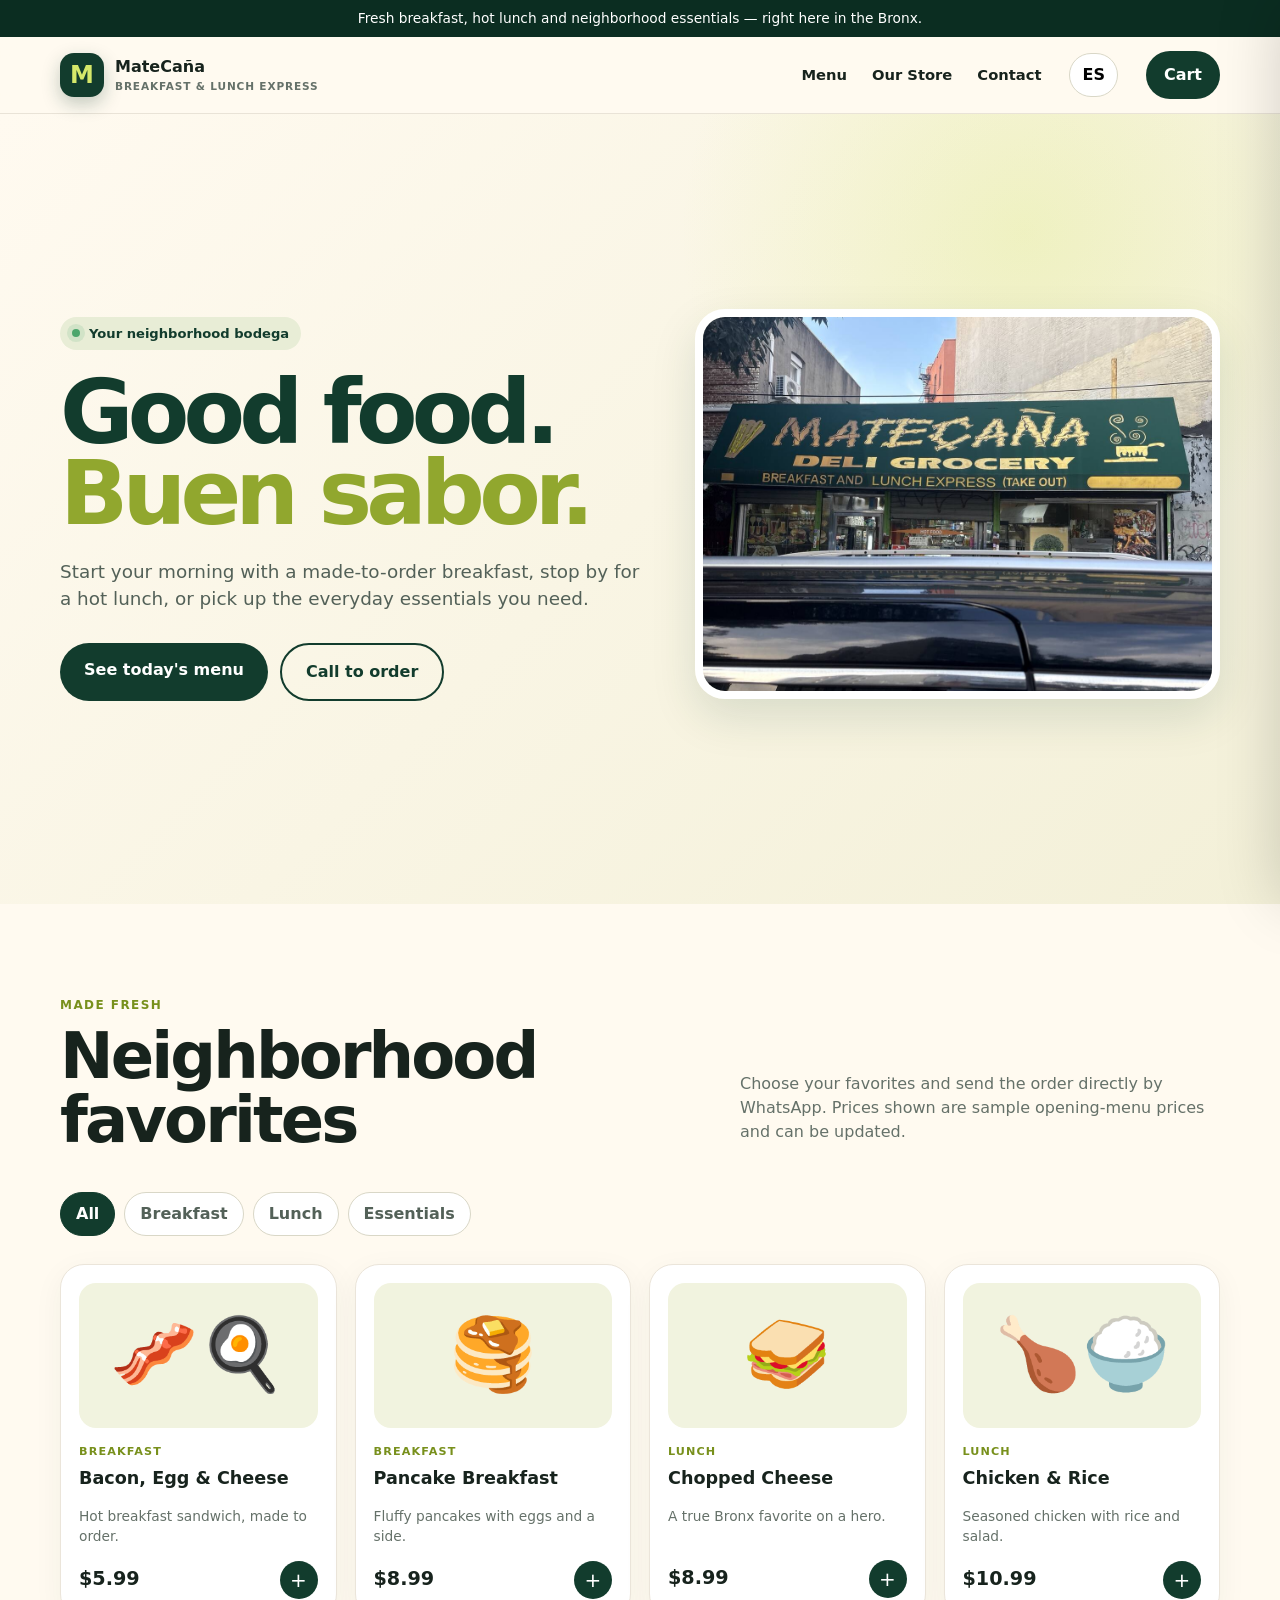
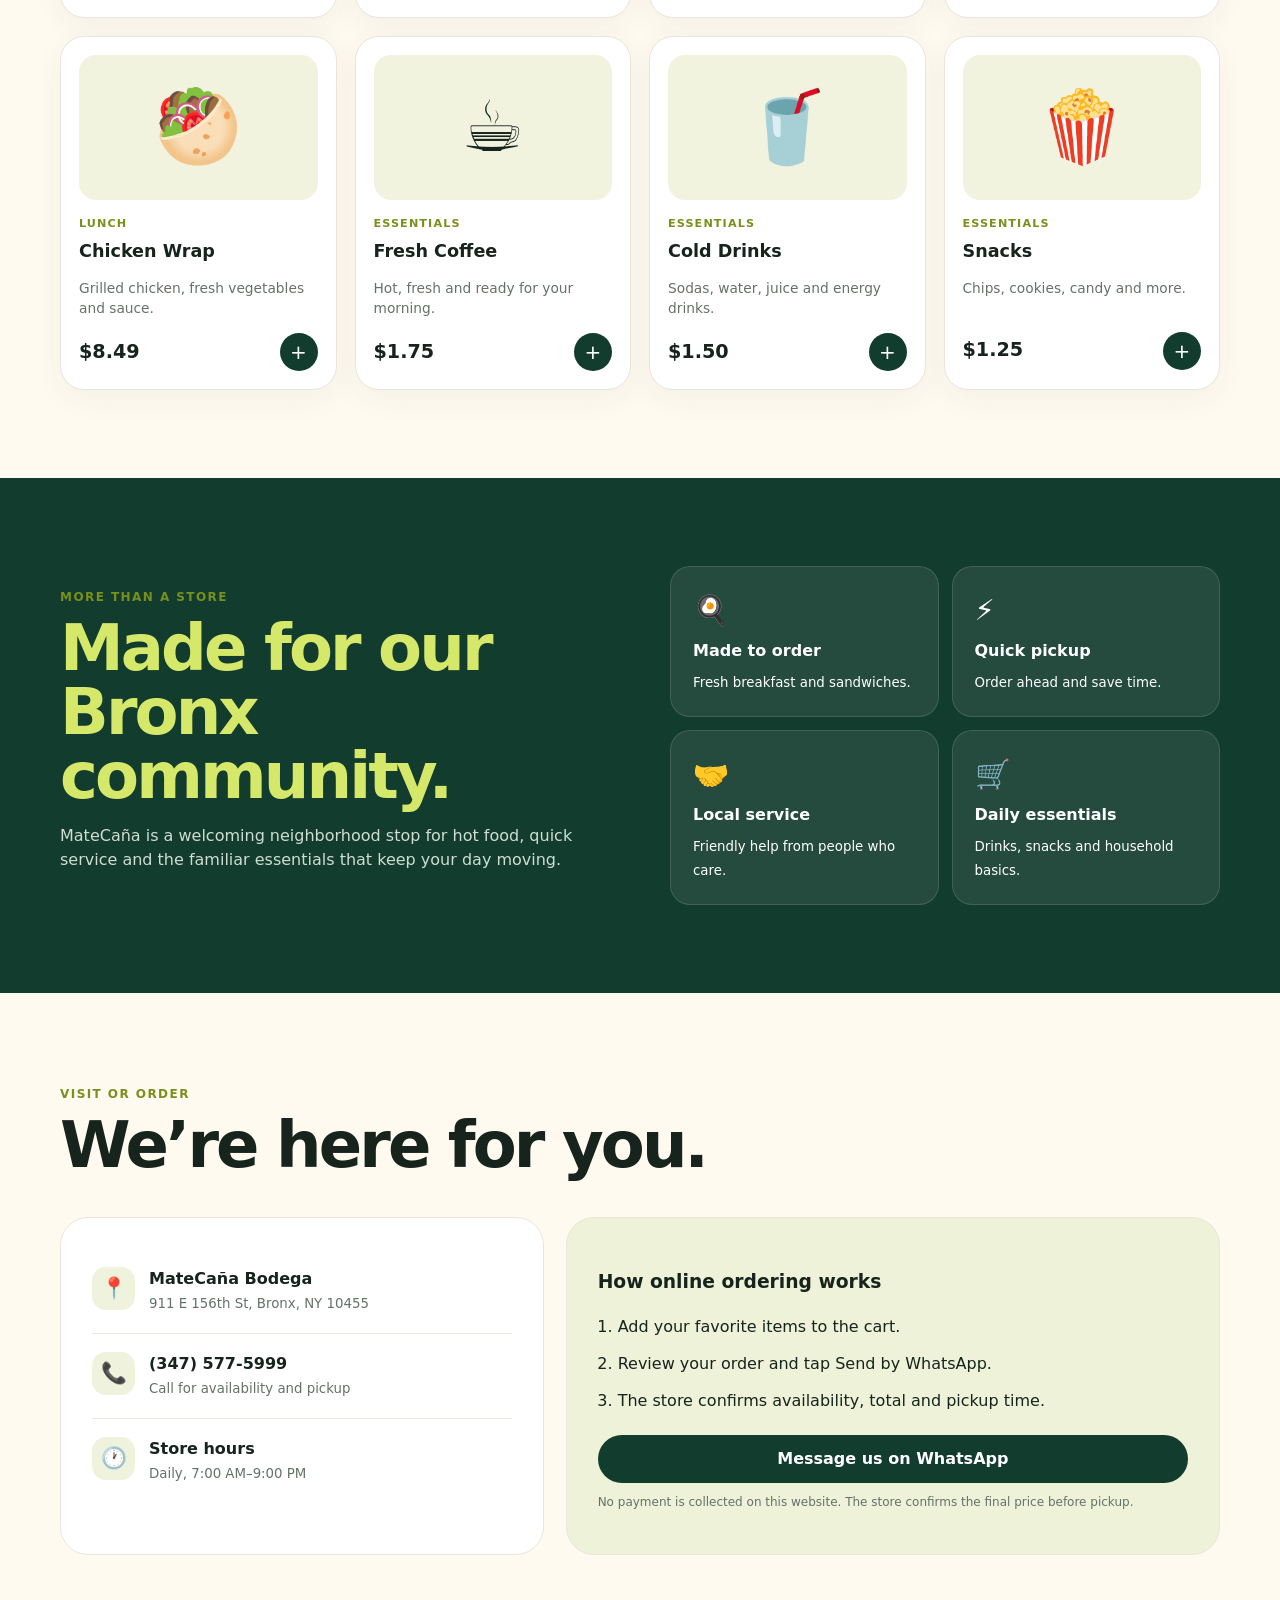
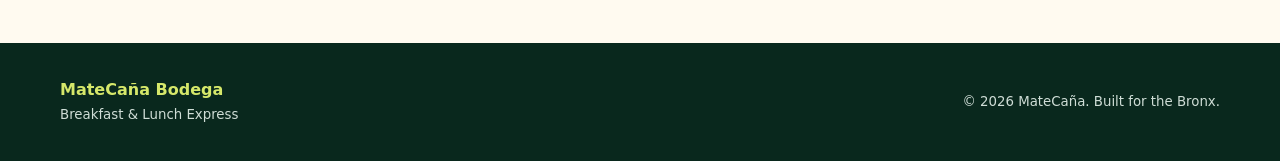
==== commit 3392485a: "Update store hours" ====
--- a/index.html
+++ b/index.html
@@ -24,7 +24,7 @@
     <section class="hero" id="home"><div class="wrap hero-grid"><div><span class="eyebrow"><i class="dot"></i><span data-en="Your neighborhood bodega" data-es="Tu bodega del vecindario">Your neighborhood bodega</span></span><h1>Good food.<br><em>Buen sabor.</em></h1><p class="lead" data-en="Start your morning with a made-to-order breakfast, stop by for a hot lunch, or pick up the everyday essentials you need." data-es="Comienza tu mañana con un desayuno preparado al momento, pasa por un almuerzo caliente o busca los productos esenciales que necesitas.">Start your morning with a made-to-order breakfast, stop by for a hot lunch, or pick up the everyday essentials you need.</p><div class="actions"><a class="primary" href="#menu" data-en="See today's menu" data-es="Ver el menú de hoy">See today's menu</a><a class="outline" href="tel:+13475775999" data-en="Call to order" data-es="Llamar para ordenar">Call to order</a></div></div><div class="visual"><img class="storefront" src="assets/matecana-storefront.jpeg" alt="MateCaña Deli Grocery storefront at 911 East 156th Street in the Bronx"></div></div></section>
     <section id="menu"><div class="wrap"><div class="section-head"><div><span class="kicker" data-en="Made fresh" data-es="Preparado fresco">Made fresh</span><h2 data-en="Neighborhood favorites" data-es="Favoritos del barrio">Neighborhood favorites</h2></div><p data-en="Choose your favorites and send the order directly by WhatsApp. Prices shown are sample opening-menu prices and can be updated." data-es="Elige tus favoritos y envía la orden directamente por WhatsApp. Los precios son ejemplos iniciales y se pueden actualizar.">Choose your favorites and send the order directly by WhatsApp. Prices shown are sample opening-menu prices and can be updated.</p></div><div class="filters"><button class="filter active" data-filter="all" data-en="All" data-es="Todo">All</button><button class="filter" data-filter="breakfast" data-en="Breakfast" data-es="Desayuno">Breakfast</button><button class="filter" data-filter="lunch" data-en="Lunch" data-es="Almuerzo">Lunch</button><button class="filter" data-filter="essentials" data-en="Essentials" data-es="Productos">Essentials</button></div><div class="products" id="products"></div></div></section>
     <section class="about" id="about"><div class="wrap about-grid"><div><span class="kicker" data-en="More than a store" data-es="Más que una tienda">More than a store</span><h2 data-en="Made for our Bronx community." data-es="Hecho para nuestra comunidad del Bronx.">Made for our Bronx community.</h2><p data-en="MateCaña is a welcoming neighborhood stop for hot food, quick service and the familiar essentials that keep your day moving." data-es="MateCaña es la parada acogedora del vecindario para comida caliente, servicio rápido y los productos conocidos que mantienen tu día en marcha.">MateCaña is a welcoming neighborhood stop for hot food, quick service and the familiar essentials that keep your day moving.</p></div><div class="features"><div class="feature"><span>🍳</span><b data-en="Made to order" data-es="Hecho al momento">Made to order</b><small data-en="Fresh breakfast and sandwiches." data-es="Desayunos y sándwiches frescos.">Fresh breakfast and sandwiches.</small></div><div class="feature"><span>⚡</span><b data-en="Quick pickup" data-es="Recogida rápida">Quick pickup</b><small data-en="Order ahead and save time." data-es="Ordena antes y ahorra tiempo.">Order ahead and save time.</small></div><div class="feature"><span>🤝</span><b data-en="Local service" data-es="Servicio local">Local service</b><small data-en="Friendly help from people who care." data-es="Atención amable de gente que se preocupa.">Friendly help from people who care.</small></div><div class="feature"><span>🛒</span><b data-en="Daily essentials" data-es="Productos diarios">Daily essentials</b><small data-en="Drinks, snacks and household basics." data-es="Bebidas, meriendas y artículos básicos.">Drinks, snacks and household basics.</small></div></div></div></section>
-    <section id="contact"><div class="wrap"><div class="section-head"><div><span class="kicker" data-en="Visit or order" data-es="Visita u ordena">Visit or order</span><h2 data-en="We’re here for you." data-es="Estamos aquí para ti.">We’re here for you.</h2></div></div><div class="contact-grid"><div class="info"><div class="info-row"><span class="icon">📍</span><div><b>MateCaña Bodega</b><small>911 E 156th St, Bronx, NY 10455</small></div></div><div class="info-row"><span class="icon">📞</span><div><b><a href="tel:+13475775999">(347) 577-5999</a></b><small data-en="Call for availability and pickup" data-es="Llama para disponibilidad y recogida">Call for availability and pickup</small></div></div><div class="info-row"><span class="icon">🕐</span><div><b data-en="Store hours" data-es="Horario">Store hours</b><small data-en="Opening hours coming soon" data-es="Horario de apertura próximamente">Opening hours coming soon</small></div></div></div><div class="orderbox"><h3 data-en="How online ordering works" data-es="Cómo funciona la orden en línea">How online ordering works</h3><ol><li data-en="Add your favorite items to the cart." data-es="Añade tus productos favoritos al carrito.">Add your favorite items to the cart.</li><li data-en="Review your order and tap Send by WhatsApp." data-es="Revisa tu orden y toca Enviar por WhatsApp.">Review your order and tap Send by WhatsApp.</li><li data-en="The store confirms availability, total and pickup time." data-es="La tienda confirma disponibilidad, total y hora de recogida.">The store confirms availability, total and pickup time.</li></ol><a class="primary wide" href="https://wa.me/13475775999" target="_blank" rel="noopener" data-en="Message us on WhatsApp" data-es="Escríbenos por WhatsApp">Message us on WhatsApp</a><p class="notice" data-en="No payment is collected on this website. The store confirms the final price before pickup." data-es="Este sitio no cobra pagos. La tienda confirma el precio final antes de recoger.">No payment is collected on this website. The store confirms the final price before pickup.</p></div></div></div></section>
+    <section id="contact"><div class="wrap"><div class="section-head"><div><span class="kicker" data-en="Visit or order" data-es="Visita u ordena">Visit or order</span><h2 data-en="We’re here for you." data-es="Estamos aquí para ti.">We’re here for you.</h2></div></div><div class="contact-grid"><div class="info"><div class="info-row"><span class="icon">📍</span><div><b>MateCaña Bodega</b><small>911 E 156th St, Bronx, NY 10455</small></div></div><div class="info-row"><span class="icon">📞</span><div><b><a href="tel:+13475775999">(347) 577-5999</a></b><small data-en="Call for availability and pickup" data-es="Llama para disponibilidad y recogida">Call for availability and pickup</small></div></div><div class="info-row"><span class="icon">🕐</span><div><b data-en="Store hours" data-es="Horario">Store hours</b><small data-en="Daily, 7:00 AM–9:00 PM" data-es="Todos los días, 7:00 AM–9:00 PM">Daily, 7:00 AM–9:00 PM</small></div></div></div><div class="orderbox"><h3 data-en="How online ordering works" data-es="Cómo funciona la orden en línea">How online ordering works</h3><ol><li data-en="Add your favorite items to the cart." data-es="Añade tus productos favoritos al carrito.">Add your favorite items to the cart.</li><li data-en="Review your order and tap Send by WhatsApp." data-es="Revisa tu orden y toca Enviar por WhatsApp.">Review your order and tap Send by WhatsApp.</li><li data-en="The store confirms availability, total and pickup time." data-es="La tienda confirma disponibilidad, total y hora de recogida.">The store confirms availability, total and pickup time.</li></ol><a class="primary wide" href="https://wa.me/13475775999" target="_blank" rel="noopener" data-en="Message us on WhatsApp" data-es="Escríbenos por WhatsApp">Message us on WhatsApp</a><p class="notice" data-en="No payment is collected on this website. The store confirms the final price before pickup." data-es="Este sitio no cobra pagos. La tienda confirma el precio final antes de recoger.">No payment is collected on this website. The store confirms the final price before pickup.</p></div></div></div></section>
   </main>
   <footer class="footer"><div class="wrap footerin"><div><strong>MateCaña Bodega</strong><br><small>Breakfast & Lunch Express</small></div><small>© <span id="year"></span> MateCaña. <span data-en="Built for the Bronx." data-es="Creado para el Bronx.">Built for the Bronx.</span></small></div></footer>
   <div class="overlay" id="overlay"></div><aside class="cart" id="cart" aria-label="Shopping cart"><div class="cart-head"><h3 data-en="Your order" data-es="Tu orden">Your order</h3><button class="close" id="close" aria-label="Close">×</button></div><div class="cart-items" id="cartItems"></div><div class="total"><span data-en="Estimated total" data-es="Total estimado">Estimated total</span><span id="total">$0.00</span></div><button class="primary" id="send" data-en="Send order by WhatsApp" data-es="Enviar orden por WhatsApp">Send order by WhatsApp</button><p class="notice" data-en="Final price and availability are confirmed by the store." data-es="La tienda confirma el precio final y la disponibilidad.">Final price and availability are confirmed by the store.</p></aside>
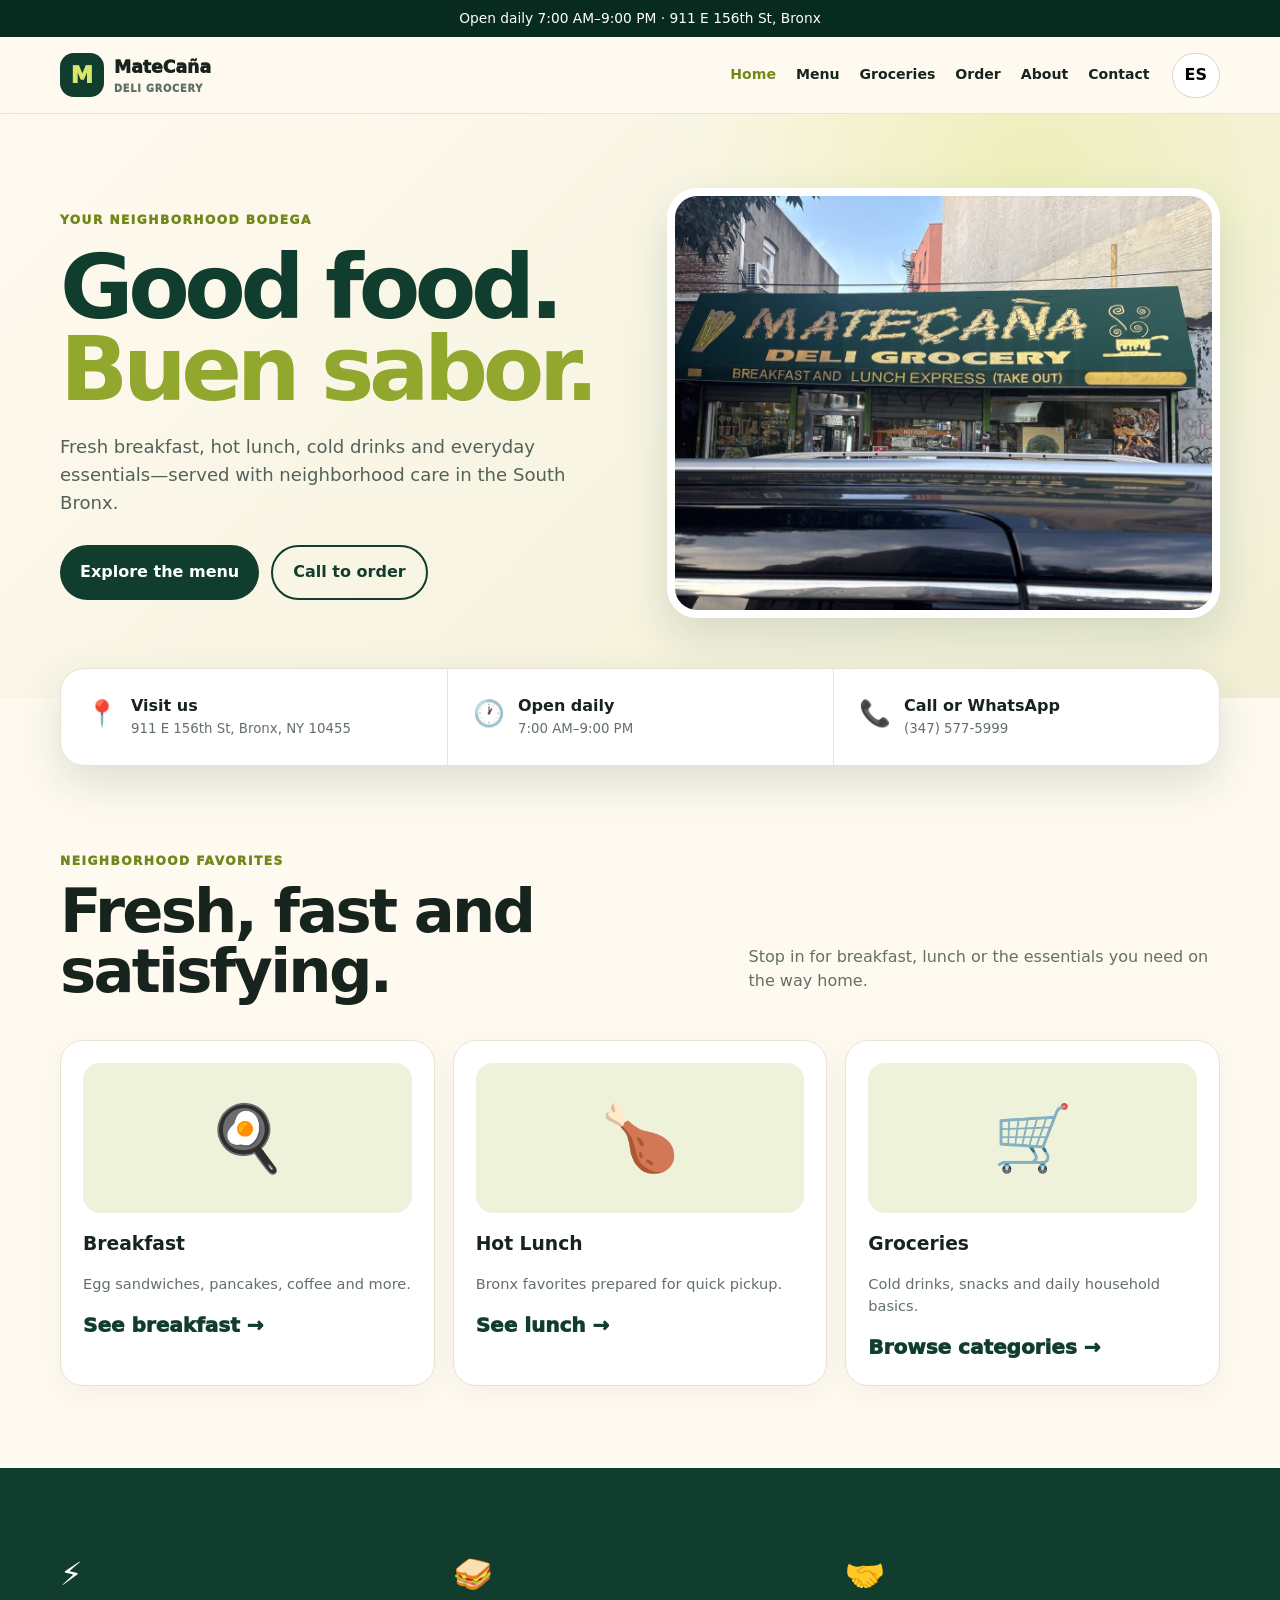
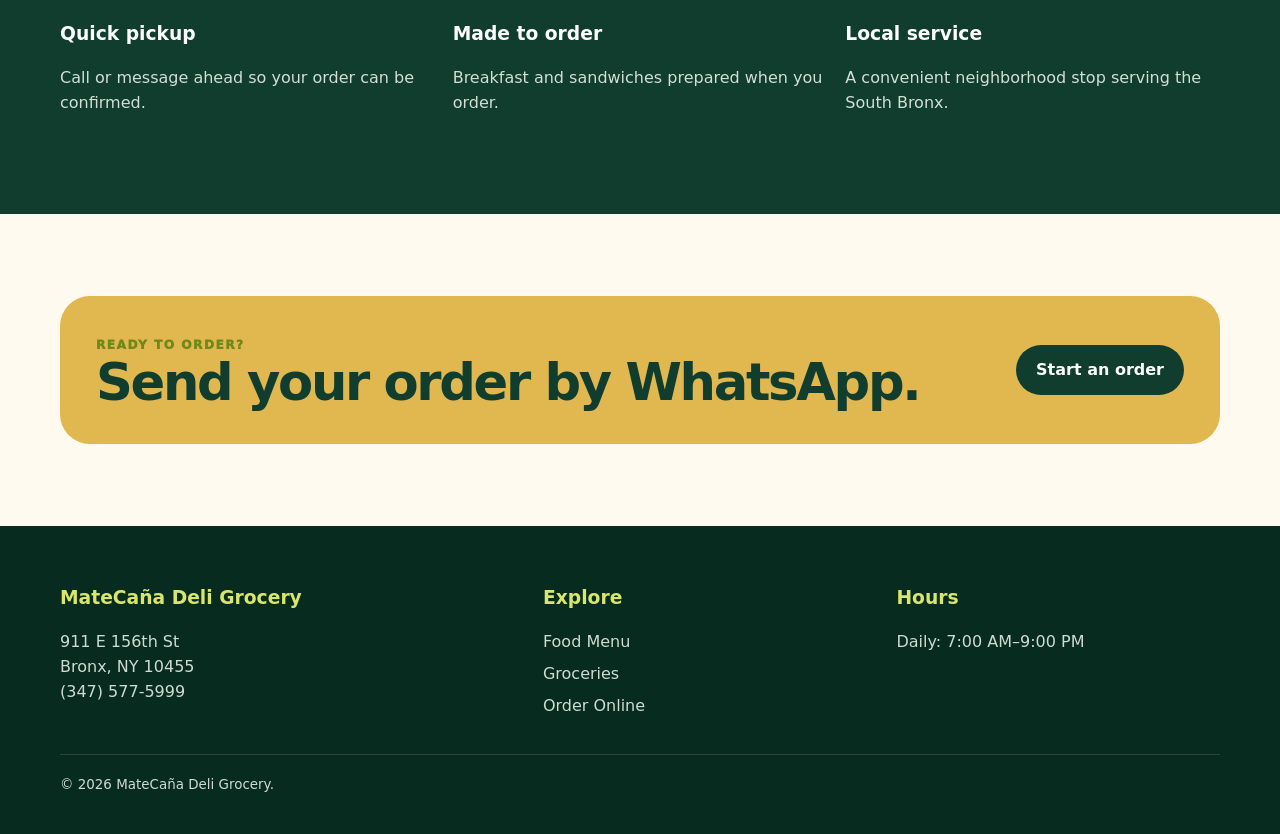
==== commit 808a1df8: "Build complete bilingual multi-page website" ====
--- a/index.html
+++ b/index.html
@@ -1,56 +1,9 @@
-<!doctype html>
-<html lang="en">
-<head>
-  <meta charset="utf-8">
-  <meta name="viewport" content="width=device-width,initial-scale=1">
-  <meta name="description" content="MateCaña Bodega — breakfast, lunch, groceries and neighborhood essentials in the Bronx.">
-  <meta name="theme-color" content="#123c2d">
-  <title>MateCaña Bodega | Breakfast & Lunch Express</title>
-  <style>
-    :root{--green:#123c2d;--green2:#1e5b43;--lime:#d6e86a;--cream:#fffaf0;--ink:#17231d;--muted:#657169;--white:#fff;--shadow:0 18px 45px rgba(18,60,45,.13)}
-    *{box-sizing:border-box}html{scroll-behavior:smooth}body{margin:0;font-family:Inter,ui-sans-serif,system-ui,-apple-system,"Segoe UI",sans-serif;color:var(--ink);background:var(--cream);line-height:1.5}button,a{font:inherit}button{cursor:pointer}a{color:inherit;text-decoration:none}.wrap{width:min(1160px,calc(100% - 32px));margin:auto}
-    .top{background:#0b2d21;color:#fff;text-align:center;padding:8px;font-size:.86rem}.nav{position:sticky;top:0;z-index:20;background:rgba(255,250,240,.94);backdrop-filter:blur(12px);border-bottom:1px solid #e9e3d7}.navin{height:76px;display:flex;align-items:center;gap:28px}.brand{display:flex;align-items:center;gap:11px;margin-right:auto;font-weight:900}.mark{width:44px;height:44px;border-radius:14px;background:var(--green);color:var(--lime);display:grid;place-items:center;font-size:1.5rem;box-shadow:0 7px 18px rgba(18,60,45,.25)}.brand small{display:block;font-weight:600;color:var(--muted);font-size:.66rem;letter-spacing:.08em;text-transform:uppercase}.links{display:flex;gap:25px;font-weight:700;font-size:.92rem}.pill,.primary,.secondary{border:0;border-radius:999px;padding:12px 18px;font-weight:800}.pill,.primary{background:var(--green);color:#fff}.pill span{background:var(--lime);color:var(--green);border-radius:99px;padding:2px 7px;margin-left:5px}.secondary{background:var(--lime);color:var(--green)}
-    .hero{min-height:660px;background:radial-gradient(circle at 80% 15%,rgba(214,232,106,.28),transparent 28%),linear-gradient(135deg,#fffaf0 0%,#f3f0d8 100%);display:grid;align-items:center;overflow:hidden}.hero-grid{display:grid;grid-template-columns:1.05fr .95fr;gap:55px;align-items:center;padding:72px 0}.eyebrow{display:inline-flex;align-items:center;gap:9px;background:#e8edd6;border-radius:99px;padding:7px 12px;color:var(--green);font-weight:800;font-size:.82rem}.dot{width:8px;height:8px;border-radius:50%;background:#4ca66c;box-shadow:0 0 0 5px rgba(76,166,108,.14)}h1{font-size:clamp(3.1rem,7vw,6.2rem);line-height:.9;letter-spacing:-.065em;margin:22px 0 24px;color:var(--green)}h1 em{font-style:normal;color:#91a72e}.lead{font-size:1.15rem;color:#536158;max-width:620px}.actions{display:flex;gap:12px;margin-top:30px;flex-wrap:wrap}.actions a{padding:15px 24px}.outline{border:2px solid var(--green);border-radius:999px;padding:13px 22px;font-weight:800;color:var(--green)}.visual{position:relative;min-height:470px}.storefront{position:absolute;inset:35px 0 45px;width:100%;height:390px;object-fit:cover;object-position:center 36%;border-radius:30px;box-shadow:var(--shadow);border:8px solid #fff}
-    section{padding:88px 0}.section-head{display:flex;align-items:end;justify-content:space-between;gap:30px;margin-bottom:32px}.kicker{color:#78901c;text-transform:uppercase;font-weight:900;letter-spacing:.12em;font-size:.75rem}h2{font-size:clamp(2.25rem,5vw,4rem);line-height:1;letter-spacing:-.045em;margin:8px 0}.section-head p{max-width:480px;color:var(--muted)}.filters{display:flex;gap:9px;flex-wrap:wrap;margin-bottom:28px}.filter{border:1px solid #d9d7c7;background:#fff;padding:9px 15px;border-radius:99px;font-weight:800;color:#536158}.filter.active{background:var(--green);color:#fff;border-color:var(--green)}.products{display:grid;grid-template-columns:repeat(4,1fr);gap:18px}.card{background:#fff;border:1px solid #ebe5da;border-radius:24px;padding:18px;box-shadow:0 8px 30px rgba(18,60,45,.05);transition:.2s}.card:hover{transform:translateY(-4px);box-shadow:var(--shadow)}.emoji{height:145px;border-radius:17px;background:#f1f3df;display:grid;place-items:center;font-size:4.4rem}.tag{font-size:.7rem;font-weight:900;text-transform:uppercase;letter-spacing:.1em;color:#78901c;margin-top:16px}.card h3{margin:5px 0;font-size:1.1rem}.card p{color:var(--muted);font-size:.86rem;min-height:40px}.card-foot{display:flex;align-items:center;justify-content:space-between;margin-top:14px}.price{font-size:1.2rem;font-weight:900}.add{border:0;background:var(--green);color:#fff;width:38px;height:38px;border-radius:50%;font-size:1.25rem}.about{background:var(--green);color:#fff}.about-grid{display:grid;grid-template-columns:1fr 1fr;gap:60px;align-items:center}.about h2{color:var(--lime)}.about p{color:#cfddd6}.features{display:grid;grid-template-columns:1fr 1fr;gap:13px}.feature{background:rgba(255,255,255,.08);border:1px solid rgba(255,255,255,.13);padding:22px;border-radius:20px}.feature b{display:block;margin:7px 0}.feature span{font-size:1.8rem}
-    .contact-grid{display:grid;grid-template-columns:.85fr 1.15fr;gap:22px}.info,.orderbox{background:#fff;border:1px solid #ebe5da;border-radius:28px;padding:31px}.info-row{display:flex;gap:14px;padding:18px 0;border-bottom:1px solid #eee8dc}.info-row:last-child{border:0}.icon{width:43px;height:43px;display:grid;place-items:center;background:#eff2dd;border-radius:14px;font-size:1.3rem}.info-row b{display:block}.info-row small{color:var(--muted)}.orderbox{background:#eef2d8}.orderbox ol{padding-left:20px}.orderbox li{margin:13px 0}.wide{display:block;text-align:center;margin-top:22px}.notice{font-size:.75rem;color:var(--muted);margin-top:10px}.footer{background:#09281d;color:#cfddd6;padding:35px 0}.footerin{display:flex;justify-content:space-between;align-items:center;gap:20px}.footer strong{color:var(--lime)}
-    .cart{position:fixed;top:0;right:-430px;width:min(410px,100%);height:100vh;background:#fff;z-index:50;box-shadow:-20px 0 60px rgba(0,0,0,.18);transition:.28s;padding:25px;display:flex;flex-direction:column}.cart.open{right:0}.cart-head{display:flex;justify-content:space-between;align-items:center}.close{border:0;background:#eee;border-radius:50%;width:38px;height:38px}.cart-items{overflow:auto;flex:1;margin:20px 0}.cart-item{display:grid;grid-template-columns:1fr auto;gap:5px;padding:13px 0;border-bottom:1px solid #eee}.cart-item small{color:var(--muted)}.remove{border:0;background:none;color:#a13b2d;font-size:.78rem}.total{display:flex;justify-content:space-between;font-weight:900;font-size:1.2rem;padding:17px 0}.overlay{position:fixed;inset:0;background:rgba(0,0,0,.36);z-index:40;opacity:0;pointer-events:none;transition:.2s}.overlay.open{opacity:1;pointer-events:auto}.lang{border:1px solid #d9d7c7;background:#fff;border-radius:99px;padding:9px 12px;font-weight:800}
-    @media(max-width:900px){.links{display:none}.hero-grid,.about-grid,.contact-grid{grid-template-columns:1fr}.hero-grid{padding-top:50px}.visual{min-height:390px}.products{grid-template-columns:repeat(2,1fr)}.section-head{display:block}}@media(max-width:540px){.navin{gap:9px}.brand div{display:none}.products{grid-template-columns:1fr}.hero{min-height:auto}.visual{min-height:320px}.sign{inset:20px 8px 55px;padding:28px}.cup{font-size:3rem}.features{grid-template-columns:1fr}.footerin{display:block}.pill{padding:10px 13px}.wrap{width:min(100% - 22px,1160px)}section{padding:68px 0}}
-  </style>
-</head>
-<body>
-  <div class="top" data-en="Fresh breakfast, hot lunch and neighborhood essentials — right here in the Bronx." data-es="Desayuno fresco, almuerzo caliente y productos esenciales — aquí mismo en el Bronx.">Fresh breakfast, hot lunch and neighborhood essentials — right here in the Bronx.</div>
-  <nav class="nav"><div class="wrap navin"><a class="brand" href="#home"><span class="mark">M</span><div>MateCaña<small>Breakfast & Lunch Express</small></div></a><div class="links"><a href="#menu" data-en="Menu" data-es="Menú">Menu</a><a href="#about" data-en="Our Store" data-es="La Bodega">Our Store</a><a href="#contact" data-en="Contact" data-es="Contacto">Contact</a></div><button class="lang" id="lang">ES</button><button class="pill" id="cartBtn" data-en="Cart" data-es="Carrito">Cart <span id="count">0</span></button></div></nav>
-  <main>
-    <section class="hero" id="home"><div class="wrap hero-grid"><div><span class="eyebrow"><i class="dot"></i><span data-en="Your neighborhood bodega" data-es="Tu bodega del vecindario">Your neighborhood bodega</span></span><h1>Good food.<br><em>Buen sabor.</em></h1><p class="lead" data-en="Start your morning with a made-to-order breakfast, stop by for a hot lunch, or pick up the everyday essentials you need." data-es="Comienza tu mañana con un desayuno preparado al momento, pasa por un almuerzo caliente o busca los productos esenciales que necesitas.">Start your morning with a made-to-order breakfast, stop by for a hot lunch, or pick up the everyday essentials you need.</p><div class="actions"><a class="primary" href="#menu" data-en="See today's menu" data-es="Ver el menú de hoy">See today's menu</a><a class="outline" href="tel:+13475775999" data-en="Call to order" data-es="Llamar para ordenar">Call to order</a></div></div><div class="visual"><img class="storefront" src="assets/matecana-storefront.jpeg" alt="MateCaña Deli Grocery storefront at 911 East 156th Street in the Bronx"></div></div></section>
-    <section id="menu"><div class="wrap"><div class="section-head"><div><span class="kicker" data-en="Made fresh" data-es="Preparado fresco">Made fresh</span><h2 data-en="Neighborhood favorites" data-es="Favoritos del barrio">Neighborhood favorites</h2></div><p data-en="Choose your favorites and send the order directly by WhatsApp. Prices shown are sample opening-menu prices and can be updated." data-es="Elige tus favoritos y envía la orden directamente por WhatsApp. Los precios son ejemplos iniciales y se pueden actualizar.">Choose your favorites and send the order directly by WhatsApp. Prices shown are sample opening-menu prices and can be updated.</p></div><div class="filters"><button class="filter active" data-filter="all" data-en="All" data-es="Todo">All</button><button class="filter" data-filter="breakfast" data-en="Breakfast" data-es="Desayuno">Breakfast</button><button class="filter" data-filter="lunch" data-en="Lunch" data-es="Almuerzo">Lunch</button><button class="filter" data-filter="essentials" data-en="Essentials" data-es="Productos">Essentials</button></div><div class="products" id="products"></div></div></section>
-    <section class="about" id="about"><div class="wrap about-grid"><div><span class="kicker" data-en="More than a store" data-es="Más que una tienda">More than a store</span><h2 data-en="Made for our Bronx community." data-es="Hecho para nuestra comunidad del Bronx.">Made for our Bronx community.</h2><p data-en="MateCaña is a welcoming neighborhood stop for hot food, quick service and the familiar essentials that keep your day moving." data-es="MateCaña es la parada acogedora del vecindario para comida caliente, servicio rápido y los productos conocidos que mantienen tu día en marcha.">MateCaña is a welcoming neighborhood stop for hot food, quick service and the familiar essentials that keep your day moving.</p></div><div class="features"><div class="feature"><span>🍳</span><b data-en="Made to order" data-es="Hecho al momento">Made to order</b><small data-en="Fresh breakfast and sandwiches." data-es="Desayunos y sándwiches frescos.">Fresh breakfast and sandwiches.</small></div><div class="feature"><span>⚡</span><b data-en="Quick pickup" data-es="Recogida rápida">Quick pickup</b><small data-en="Order ahead and save time." data-es="Ordena antes y ahorra tiempo.">Order ahead and save time.</small></div><div class="feature"><span>🤝</span><b data-en="Local service" data-es="Servicio local">Local service</b><small data-en="Friendly help from people who care." data-es="Atención amable de gente que se preocupa.">Friendly help from people who care.</small></div><div class="feature"><span>🛒</span><b data-en="Daily essentials" data-es="Productos diarios">Daily essentials</b><small data-en="Drinks, snacks and household basics." data-es="Bebidas, meriendas y artículos básicos.">Drinks, snacks and household basics.</small></div></div></div></section>
-    <section id="contact"><div class="wrap"><div class="section-head"><div><span class="kicker" data-en="Visit or order" data-es="Visita u ordena">Visit or order</span><h2 data-en="We’re here for you." data-es="Estamos aquí para ti.">We’re here for you.</h2></div></div><div class="contact-grid"><div class="info"><div class="info-row"><span class="icon">📍</span><div><b>MateCaña Bodega</b><small>911 E 156th St, Bronx, NY 10455</small></div></div><div class="info-row"><span class="icon">📞</span><div><b><a href="tel:+13475775999">(347) 577-5999</a></b><small data-en="Call for availability and pickup" data-es="Llama para disponibilidad y recogida">Call for availability and pickup</small></div></div><div class="info-row"><span class="icon">🕐</span><div><b data-en="Store hours" data-es="Horario">Store hours</b><small data-en="Daily, 7:00 AM–9:00 PM" data-es="Todos los días, 7:00 AM–9:00 PM">Daily, 7:00 AM–9:00 PM</small></div></div></div><div class="orderbox"><h3 data-en="How online ordering works" data-es="Cómo funciona la orden en línea">How online ordering works</h3><ol><li data-en="Add your favorite items to the cart." data-es="Añade tus productos favoritos al carrito.">Add your favorite items to the cart.</li><li data-en="Review your order and tap Send by WhatsApp." data-es="Revisa tu orden y toca Enviar por WhatsApp.">Review your order and tap Send by WhatsApp.</li><li data-en="The store confirms availability, total and pickup time." data-es="La tienda confirma disponibilidad, total y hora de recogida.">The store confirms availability, total and pickup time.</li></ol><a class="primary wide" href="https://wa.me/13475775999" target="_blank" rel="noopener" data-en="Message us on WhatsApp" data-es="Escríbenos por WhatsApp">Message us on WhatsApp</a><p class="notice" data-en="No payment is collected on this website. The store confirms the final price before pickup." data-es="Este sitio no cobra pagos. La tienda confirma el precio final antes de recoger.">No payment is collected on this website. The store confirms the final price before pickup.</p></div></div></div></section>
-  </main>
-  <footer class="footer"><div class="wrap footerin"><div><strong>MateCaña Bodega</strong><br><small>Breakfast & Lunch Express</small></div><small>© <span id="year"></span> MateCaña. <span data-en="Built for the Bronx." data-es="Creado para el Bronx.">Built for the Bronx.</span></small></div></footer>
-  <div class="overlay" id="overlay"></div><aside class="cart" id="cart" aria-label="Shopping cart"><div class="cart-head"><h3 data-en="Your order" data-es="Tu orden">Your order</h3><button class="close" id="close" aria-label="Close">×</button></div><div class="cart-items" id="cartItems"></div><div class="total"><span data-en="Estimated total" data-es="Total estimado">Estimated total</span><span id="total">$0.00</span></div><button class="primary" id="send" data-en="Send order by WhatsApp" data-es="Enviar orden por WhatsApp">Send order by WhatsApp</button><p class="notice" data-en="Final price and availability are confirmed by the store." data-es="La tienda confirma el precio final y la disponibilidad.">Final price and availability are confirmed by the store.</p></aside>
-  <script>
-    const items=[
-      {id:1,cat:'breakfast',emoji:'🥓🍳',en:'Bacon, Egg & Cheese',es:'Tocino, Huevo y Queso',descEn:'Hot breakfast sandwich, made to order.',descEs:'Sándwich caliente preparado al momento.',price:5.99},
-      {id:2,cat:'breakfast',emoji:'🥞',en:'Pancake Breakfast',es:'Desayuno de Pancakes',descEn:'Fluffy pancakes with eggs and a side.',descEs:'Pancakes con huevos y acompañante.',price:8.99},
-      {id:3,cat:'lunch',emoji:'🥪',en:'Chopped Cheese',es:'Chopped Cheese',descEn:'A true Bronx favorite on a hero.',descEs:'Un verdadero favorito del Bronx en pan hero.',price:8.99},
-      {id:4,cat:'lunch',emoji:'🍗🍚',en:'Chicken & Rice',es:'Pollo con Arroz',descEn:'Seasoned chicken with rice and salad.',descEs:'Pollo sazonado con arroz y ensalada.',price:10.99},
-      {id:5,cat:'lunch',emoji:'🥙',en:'Chicken Wrap',es:'Wrap de Pollo',descEn:'Grilled chicken, fresh vegetables and sauce.',descEs:'Pollo a la parrilla, vegetales y salsa.',price:8.49},
-      {id:6,cat:'essentials',emoji:'☕',en:'Fresh Coffee',es:'Café Fresco',descEn:'Hot, fresh and ready for your morning.',descEs:'Caliente, fresco y listo para tu mañana.',price:1.75},
-      {id:7,cat:'essentials',emoji:'🥤',en:'Cold Drinks',es:'Bebidas Frías',descEn:'Sodas, water, juice and energy drinks.',descEs:'Refrescos, agua, jugos y bebidas energéticas.',price:1.50},
-      {id:8,cat:'essentials',emoji:'🍿',en:'Snacks',es:'Meriendas',descEn:'Chips, cookies, candy and more.',descEs:'Papas, galletas, dulces y más.',price:1.25}
-    ];
-    let language=localStorage.getItem('matecana-language')||'en',cart=[];
-    const products=document.getElementById('products');
-    function renderProducts(filter='all'){products.innerHTML=items.filter(x=>filter==='all'||x.cat===filter).map(x=>`<article class="card"><div class="emoji">${x.emoji}</div><div class="tag">${x.cat}</div><h3>${language==='en'?x.en:x.es}</h3><p>${language==='en'?x.descEn:x.descEs}</p><div class="card-foot"><span class="price">$${x.price.toFixed(2)}</span><button class="add" onclick="add(${x.id})" aria-label="Add">+</button></div></article>`).join('')}
-    function translate(){document.documentElement.lang=language;document.querySelectorAll('[data-en]').forEach(el=>el.textContent=el.dataset[language]);document.getElementById('lang').textContent=language==='en'?'ES':'EN';renderProducts(document.querySelector('.filter.active').dataset.filter);renderCart()}
-    document.getElementById('lang').onclick=()=>{language=language==='en'?'es':'en';localStorage.setItem('matecana-language',language);translate()};
-    document.querySelectorAll('.filter').forEach(btn=>btn.onclick=()=>{document.querySelector('.filter.active').classList.remove('active');btn.classList.add('active');renderProducts(btn.dataset.filter)});
-    function add(id){const found=cart.find(x=>x.id===id);found?found.qty++:cart.push({...items.find(x=>x.id===id),qty:1});renderCart();openCart()}
-    function removeItem(id){cart=cart.filter(x=>x.id!==id);renderCart()}
-    function renderCart(){const holder=document.getElementById('cartItems');holder.innerHTML=cart.length?cart.map(x=>`<div class="cart-item"><div><b>${language==='en'?x.en:x.es}</b><br><small>${x.qty} × $${x.price.toFixed(2)}</small></div><button class="remove" onclick="removeItem(${x.id})">${language==='en'?'Remove':'Quitar'}</button></div>`).join(''):`<p>${language==='en'?'Your cart is empty. Add something delicious!':'Tu carrito está vacío. ¡Añade algo delicioso!'}</p>`;document.getElementById('count').textContent=cart.reduce((a,x)=>a+x.qty,0);document.getElementById('total').textContent='$'+cart.reduce((a,x)=>a+x.price*x.qty,0).toFixed(2)}
-    const drawer=document.getElementById('cart'),overlay=document.getElementById('overlay');function openCart(){drawer.classList.add('open');overlay.classList.add('open')}function closeCart(){drawer.classList.remove('open');overlay.classList.remove('open')}document.getElementById('cartBtn').onclick=openCart;document.getElementById('close').onclick=closeCart;overlay.onclick=closeCart;
-    document.getElementById('send').onclick=()=>{if(!cart.length)return alert(language==='en'?'Please add items first.':'Primero añade productos.');const lines=cart.map(x=>`• ${x.qty} × ${language==='en'?x.en:x.es} — $${(x.qty*x.price).toFixed(2)}`);const total=cart.reduce((a,x)=>a+x.price*x.qty,0).toFixed(2);const msg=(language==='en'?'Hello MateCaña! I would like to order:\n':'¡Hola MateCaña! Quisiera ordenar:\n')+lines.join('\n')+`\n\n${language==='en'?'Estimated total':'Total estimado'}: $${total}`;window.open('https://wa.me/13475775999?text='+encodeURIComponent(msg),'_blank')};
-    document.getElementById('year').textContent=new Date().getFullYear();translate();
-  </script>
-</body>
-</html>
+<!doctype html><html lang="en"><head><meta charset="utf-8"><meta name="viewport" content="width=device-width,initial-scale=1"><meta name="description" content="MateCaña Deli Grocery in the Bronx—breakfast, lunch, groceries and neighborhood essentials."><title>MateCaña Deli Grocery | Bronx, NY</title><link rel="stylesheet" href="styles.css"></head><body>
+<div class="topbar" data-en="Open daily 7:00 AM–9:00 PM · 911 E 156th St, Bronx" data-es="Abierto todos los días 7:00 AM–9:00 PM · 911 E 156th St, Bronx">Open daily 7:00 AM–9:00 PM · 911 E 156th St, Bronx</div>
+<nav class="nav"><div class="wrap navin"><a class="brand" href="index.html"><span class="brandmark">M</span><div>MateCaña<small>Deli Grocery</small></div></a><div class="links"><a class="active" href="index.html" data-en="Home" data-es="Inicio">Home</a><a href="menu.html" data-en="Menu" data-es="Menú">Menu</a><a href="groceries.html" data-en="Groceries" data-es="Productos">Groceries</a><a href="order.html" data-en="Order" data-es="Ordenar">Order</a><a href="about.html" data-en="About" data-es="Nosotros">About</a><a href="contact.html" data-en="Contact" data-es="Contacto">Contact</a></div><button class="lang">ES</button><button class="menu-toggle" aria-label="Menu">☰</button></div></nav>
+<main><header class="hero"><div class="wrap hero-grid"><div><span class="eyebrow" data-en="Your neighborhood bodega" data-es="Tu bodega del vecindario">Your neighborhood bodega</span><h1>Good food.<br><em>Buen sabor.</em></h1><p class="lead" data-en="Fresh breakfast, hot lunch, cold drinks and everyday essentials—served with neighborhood care in the South Bronx." data-es="Desayuno fresco, almuerzo caliente, bebidas frías y productos diarios—servidos con cariño en el Sur del Bronx.">Fresh breakfast, hot lunch, cold drinks and everyday essentials—served with neighborhood care in the South Bronx.</p><div class="actions"><a class="button" href="menu.html" data-en="Explore the menu" data-es="Ver el menú">Explore the menu</a><a class="button outline" href="tel:+13475775999" data-en="Call to order" data-es="Llamar para ordenar">Call to order</a></div></div><img class="storefront" src="assets/matecana-storefront.jpeg" alt="MateCaña Deli Grocery storefront"></div></header>
+<div class="quick"><div class="wrap quickgrid"><div class="quickitem"><span>📍</span><div><b data-en="Visit us" data-es="Visítanos">Visit us</b><small>911 E 156th St, Bronx, NY 10455</small></div></div><div class="quickitem"><span>🕐</span><div><b data-en="Open daily" data-es="Abierto todos los días">Open daily</b><small>7:00 AM–9:00 PM</small></div></div><div class="quickitem"><span>📞</span><div><b data-en="Call or WhatsApp" data-es="Llama o WhatsApp">Call or WhatsApp</b><small>(347) 577-5999</small></div></div></div></div>
+<section><div class="wrap"><div class="sectionhead"><div><span class="kicker" data-en="Neighborhood favorites" data-es="Favoritos del barrio">Neighborhood favorites</span><h2 data-en="Fresh, fast and satisfying." data-es="Fresco, rápido y sabroso.">Fresh, fast and satisfying.</h2></div><p data-en="Stop in for breakfast, lunch or the essentials you need on the way home." data-es="Pasa por desayuno, almuerzo o los productos que necesitas de camino a casa.">Stop in for breakfast, lunch or the essentials you need on the way home.</p></div><div class="grid3"><article class="card"><div class="art">🍳</div><h3 data-en="Breakfast" data-es="Desayuno">Breakfast</h3><p data-en="Egg sandwiches, pancakes, coffee and more." data-es="Sándwiches de huevo, pancakes, café y más.">Egg sandwiches, pancakes, coffee and more.</p><a class="price" href="menu.html" data-en="See breakfast →" data-es="Ver desayuno →">See breakfast →</a></article><article class="card"><div class="art">🍗</div><h3 data-en="Hot Lunch" data-es="Almuerzo Caliente">Hot Lunch</h3><p data-en="Bronx favorites prepared for quick pickup." data-es="Favoritos del Bronx preparados para recogida rápida.">Bronx favorites prepared for quick pickup.</p><a class="price" href="menu.html" data-en="See lunch →" data-es="Ver almuerzo →">See lunch →</a></article><article class="card"><div class="art">🛒</div><h3 data-en="Groceries" data-es="Productos">Groceries</h3><p data-en="Cold drinks, snacks and daily household basics." data-es="Bebidas frías, meriendas y artículos básicos.">Cold drinks, snacks and daily household basics.</p><a class="price" href="groceries.html" data-en="Browse categories →" data-es="Ver categorías →">Browse categories →</a></article></div></div></section>
+<section class="dark"><div class="wrap grid3"><div><span class="featureicon">⚡</span><h3 data-en="Quick pickup" data-es="Recogida rápida">Quick pickup</h3><p data-en="Call or message ahead so your order can be confirmed." data-es="Llama o escribe antes para confirmar tu orden.">Call or message ahead so your order can be confirmed.</p></div><div><span class="featureicon">🥪</span><h3 data-en="Made to order" data-es="Hecho al momento">Made to order</h3><p data-en="Breakfast and sandwiches prepared when you order." data-es="Desayunos y sándwiches preparados al ordenar.">Breakfast and sandwiches prepared when you order.</p></div><div><span class="featureicon">🤝</span><h3 data-en="Local service" data-es="Servicio local">Local service</h3><p data-en="A convenient neighborhood stop serving the South Bronx." data-es="Una parada conveniente que sirve al Sur del Bronx.">A convenient neighborhood stop serving the South Bronx.</p></div></div></section>
+<section><div class="wrap cta"><div><span class="kicker" data-en="Ready to order?" data-es="¿Listo para ordenar?">Ready to order?</span><h2 data-en="Send your order by WhatsApp." data-es="Envía tu orden por WhatsApp.">Send your order by WhatsApp.</h2></div><a class="button" href="https://wa.me/13475775999" target="_blank" rel="noopener" data-en="Start an order" data-es="Comenzar una orden">Start an order</a></div></section></main>
+<footer class="footer"><div class="wrap footergrid"><div><h3>MateCaña Deli Grocery</h3><p>911 E 156th St<br>Bronx, NY 10455<br>(347) 577-5999</p></div><div><h3 data-en="Explore" data-es="Explorar">Explore</h3><a href="menu.html" data-en="Food Menu" data-es="Menú de Comida">Food Menu</a><a href="groceries.html" data-en="Groceries" data-es="Productos">Groceries</a><a href="order.html" data-en="Order Online" data-es="Ordenar">Order Online</a></div><div><h3 data-en="Hours" data-es="Horario">Hours</h3><p data-en="Daily: 7:00 AM–9:00 PM" data-es="Todos los días: 7:00 AM–9:00 PM">Daily: 7:00 AM–9:00 PM</p></div></div><div class="wrap copyright">© <span data-year></span> MateCaña Deli Grocery.</div></footer><script src="site.js"></script></body></html>
--- a/styles.css
+++ b/styles.css
@@ -0,0 +1,6 @@
+:root{--green:#103d2d;--green2:#1f6047;--gold:#e1b84f;--lime:#d8e66b;--cream:#fffaf0;--ink:#17231d;--muted:#637069;--white:#fff;--line:#e8e1d4;--shadow:0 18px 45px rgba(16,61,45,.14)}
+*{box-sizing:border-box}html{scroll-behavior:smooth}body{margin:0;background:var(--cream);color:var(--ink);font-family:Inter,ui-sans-serif,system-ui,-apple-system,"Segoe UI",sans-serif;line-height:1.55}a{color:inherit;text-decoration:none}button{font:inherit;cursor:pointer}.wrap{width:min(1160px,calc(100% - 32px));margin:auto}.topbar{background:#082b1f;color:#fff;text-align:center;padding:8px;font-size:.86rem}.nav{position:sticky;top:0;z-index:20;background:rgba(255,250,240,.96);backdrop-filter:blur(12px);border-bottom:1px solid var(--line)}.navin{min-height:76px;display:flex;align-items:center;gap:22px}.brand{display:flex;align-items:center;gap:10px;margin-right:auto;font-weight:950;font-size:1.08rem}.brandmark{width:44px;height:44px;border-radius:14px;background:var(--green);color:var(--lime);display:grid;place-items:center;font-size:1.4rem}.brand small{display:block;color:var(--muted);font-size:.61rem;letter-spacing:.08em;text-transform:uppercase}.links{display:flex;gap:20px;font-size:.88rem;font-weight:800}.links a:hover,.links a.active{color:#718918}.lang,.menu-toggle{border:1px solid #d8d4c8;background:#fff;border-radius:999px;padding:9px 12px;font-weight:850}.menu-toggle{display:none}.button{display:inline-flex;justify-content:center;align-items:center;border:0;border-radius:999px;padding:13px 20px;background:var(--green);color:#fff;font-weight:850}.button.gold{background:var(--gold);color:#27321d}.button.outline{background:transparent;color:var(--green);border:2px solid var(--green)}
+.hero{padding:74px 0 80px;background:radial-gradient(circle at 80% 10%,rgba(216,230,107,.32),transparent 30%),linear-gradient(135deg,#fffaf0,#f1efd5)}.hero-grid{display:grid;grid-template-columns:1fr 1fr;gap:54px;align-items:center}.eyebrow,.kicker{color:#728719;font-size:.76rem;font-weight:950;text-transform:uppercase;letter-spacing:.12em}.hero h1,.pagehero h1{font-size:clamp(3rem,7vw,6rem);line-height:.92;letter-spacing:-.06em;color:var(--green);margin:14px 0 22px}.hero h1 em{font-style:normal;color:#91a72e}.lead{font-size:1.13rem;color:#526159;max-width:650px}.actions{display:flex;gap:12px;flex-wrap:wrap;margin-top:28px}.storefront{width:100%;height:430px;object-fit:cover;object-position:center 36%;border:8px solid #fff;border-radius:30px;box-shadow:var(--shadow)}.quick{margin-top:-30px;position:relative;z-index:2}.quickgrid{display:grid;grid-template-columns:repeat(3,1fr);background:#fff;border:1px solid var(--line);border-radius:24px;box-shadow:var(--shadow)}.quickitem{padding:25px;display:flex;gap:13px}.quickitem+.quickitem{border-left:1px solid var(--line)}.quickitem span{font-size:1.6rem}.quickitem b,.quickitem small{display:block}.quickitem small{color:var(--muted)}
+section{padding:82px 0}.sectionhead{display:flex;justify-content:space-between;align-items:end;gap:25px;margin-bottom:30px}.sectionhead h2,h2{font-size:clamp(2.1rem,5vw,3.8rem);line-height:1;letter-spacing:-.045em;margin:8px 0}.sectionhead p{max-width:490px;color:var(--muted)}.grid3,.grid4{display:grid;gap:18px}.grid3{grid-template-columns:repeat(3,1fr)}.grid4{grid-template-columns:repeat(4,1fr)}.card{background:#fff;border:1px solid var(--line);border-radius:23px;padding:22px;box-shadow:0 8px 28px rgba(16,61,45,.05)}.card .art{height:150px;background:#eff2db;border-radius:17px;display:grid;place-items:center;font-size:4rem}.card h3{margin:16px 0 5px}.card p{color:var(--muted);font-size:.91rem}.price{font-size:1.25rem;color:var(--green);font-weight:950}.dark{background:var(--green);color:#fff}.dark h2{color:var(--lime)}.dark p{color:#d2ded8}.featureicon{font-size:2rem}.cta{background:var(--gold);padding:36px;border-radius:30px;display:flex;justify-content:space-between;align-items:center;gap:25px}.cta h2{font-size:clamp(2rem,4vw,3.2rem);color:var(--green);margin:0}.pagehero{padding:70px 0;background:#edf0d9}.pagehero p{max-width:700px;color:var(--muted);font-size:1.1rem}.pagehero h1{font-size:clamp(3rem,7vw,5.2rem)}.category{margin-bottom:55px}.category h2{font-size:2.25rem}.menurow{display:flex;justify-content:space-between;gap:20px;padding:18px 0;border-bottom:1px solid var(--line)}.menurow h3{margin:0}.menurow p{margin:4px 0;color:var(--muted)}.menuprice{white-space:nowrap;font-size:1.1rem;font-weight:950;color:var(--green)}.notice{padding:16px 18px;border-radius:15px;background:#f3ebcf;color:#66541f;font-size:.9rem}.steps{counter-reset:step}.step{position:relative;padding-left:66px}.step:before{counter-increment:step;content:counter(step);position:absolute;left:0;top:0;width:46px;height:46px;border-radius:50%;display:grid;place-items:center;background:var(--green);color:#fff;font-weight:950}.contactgrid{display:grid;grid-template-columns:.9fr 1.1fr;gap:20px}.info{background:#fff;border:1px solid var(--line);border-radius:25px;padding:28px}.inforow{padding:17px 0;border-bottom:1px solid var(--line)}.inforow:last-child{border:0}.inforow b,.inforow span{display:block}.inforow span{color:var(--muted)}.maplink{min-height:360px;border-radius:25px;background:linear-gradient(rgba(16,61,45,.72),rgba(16,61,45,.72)),url('assets/matecana-storefront.jpeg') center/cover;display:grid;place-items:center;text-align:center;color:#fff;padding:30px}.footer{background:#082b1f;color:#cedbd4;padding:38px 0}.footergrid{display:grid;grid-template-columns:1.4fr 1fr 1fr;gap:30px}.footer h3{color:var(--lime)}.footer a{display:block;margin:7px 0}.copyright{border-top:1px solid rgba(255,255,255,.13);margin-top:28px;padding-top:20px;font-size:.84rem}
+@media(max-width:920px){.hero-grid,.contactgrid{grid-template-columns:1fr}.grid4{grid-template-columns:repeat(2,1fr)}.links{display:none;position:absolute;top:76px;left:0;right:0;background:#fff;padding:20px 25px;box-shadow:var(--shadow);flex-direction:column}.links.open{display:flex}.menu-toggle{display:block}.storefront{height:360px}.quickgrid{grid-template-columns:1fr}.quickitem+.quickitem{border-left:0;border-top:1px solid var(--line)}}
+@media(max-width:620px){.grid3,.grid4,.footergrid{grid-template-columns:1fr}.sectionhead,.cta{display:block}.cta .button{margin-top:18px}.navin{gap:8px}.brand div{display:none}.hero{padding-top:50px}.storefront{height:290px}.pagehero{padding:55px 0}.menurow{display:block}.menuprice{display:block;margin-top:6px}.wrap{width:min(100% - 22px,1160px)}}
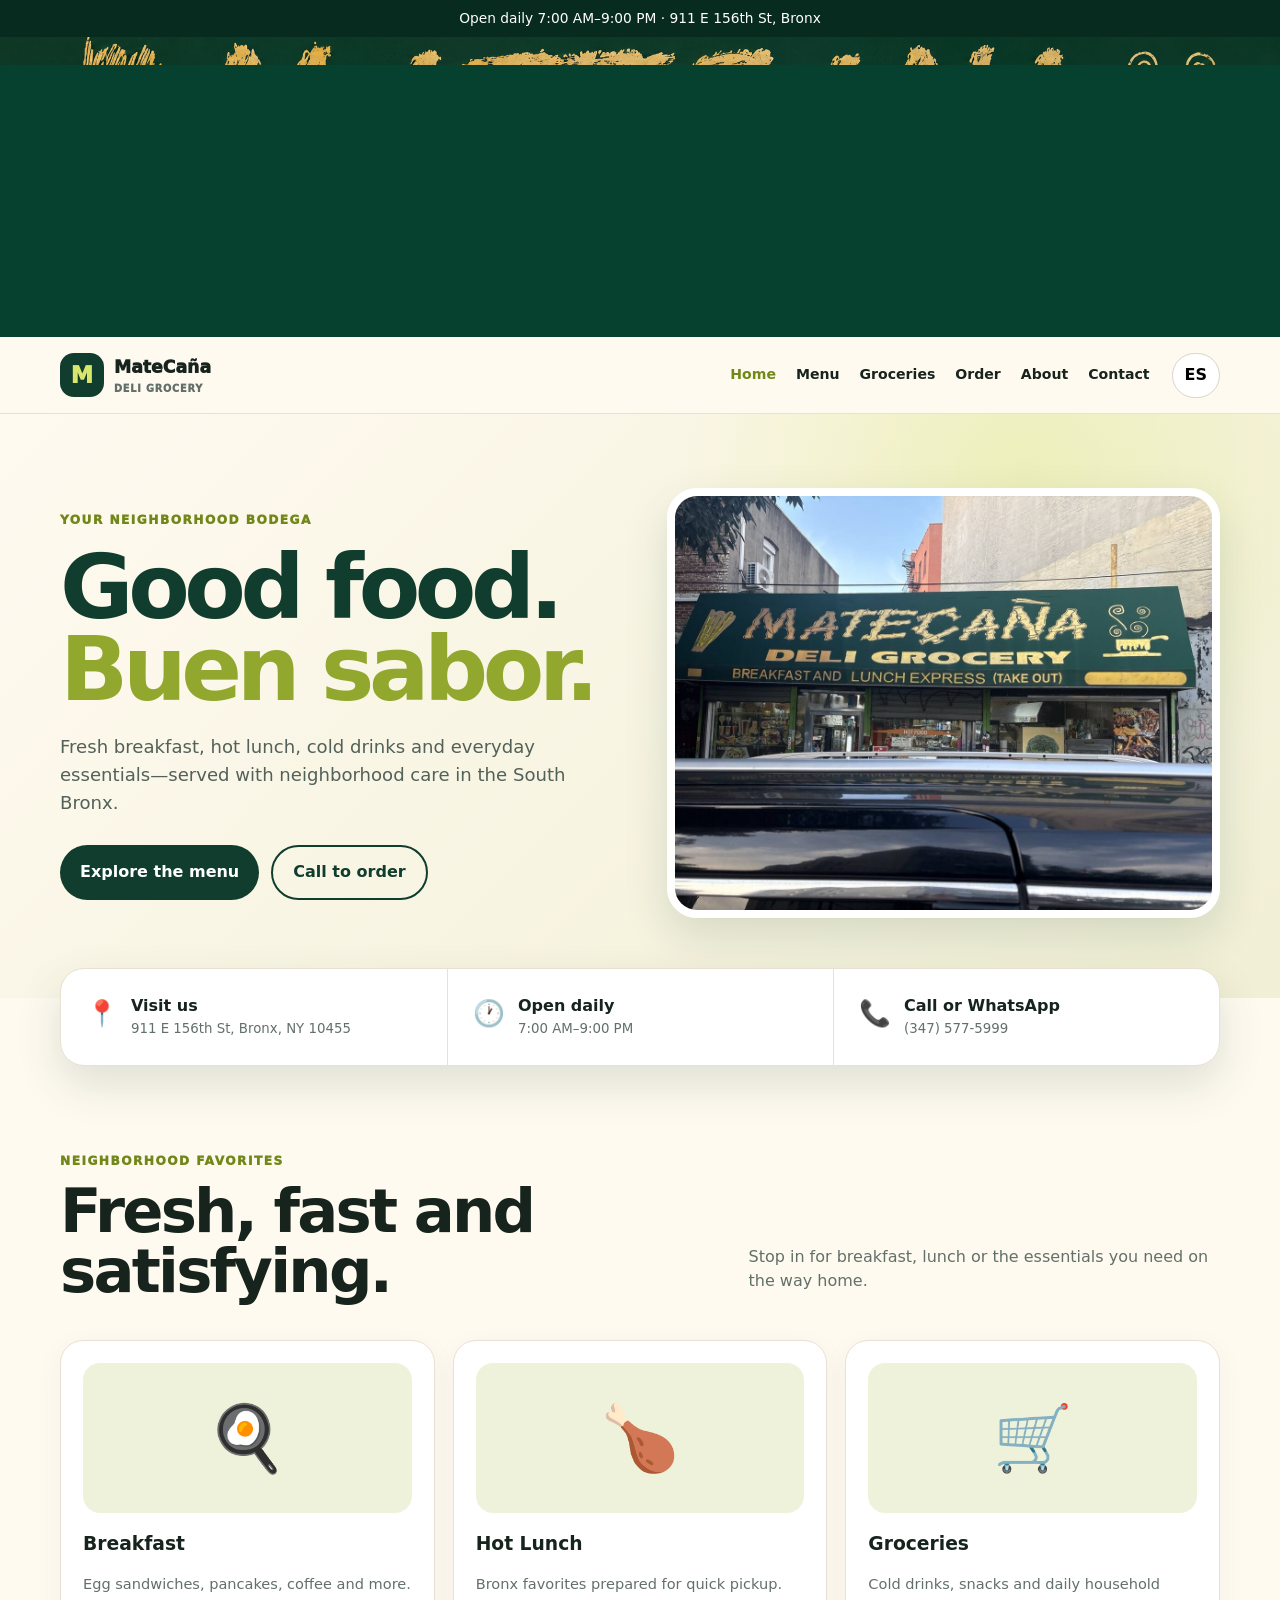
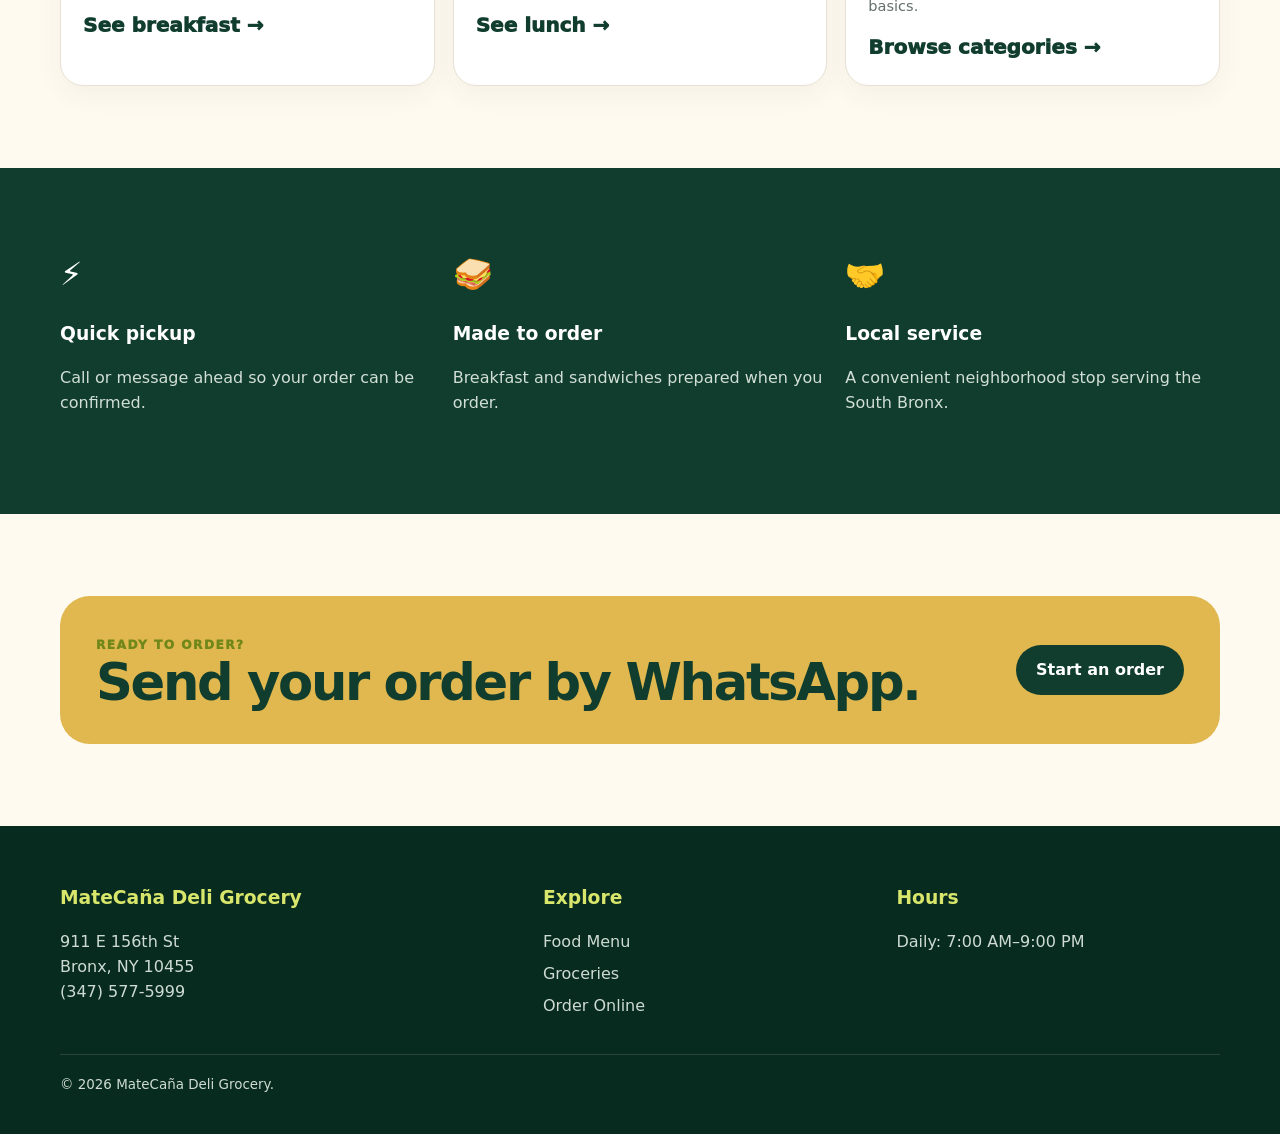
==== commit 98759290: "Add original MateCaña banner across website" ====
--- a/index.html
+++ b/index.html
@@ -1,5 +1,5 @@
 <!doctype html><html lang="en"><head><meta charset="utf-8"><meta name="viewport" content="width=device-width,initial-scale=1"><meta name="description" content="MateCaña Deli Grocery in the Bronx—breakfast, lunch, groceries and neighborhood essentials."><title>MateCaña Deli Grocery | Bronx, NY</title><link rel="stylesheet" href="styles.css"></head><body>
-<div class="topbar" data-en="Open daily 7:00 AM–9:00 PM · 911 E 156th St, Bronx" data-es="Abierto todos los días 7:00 AM–9:00 PM · 911 E 156th St, Bronx">Open daily 7:00 AM–9:00 PM · 911 E 156th St, Bronx</div>
+<div class="topbar" data-en="Open daily 7:00 AM–9:00 PM · 911 E 156th St, Bronx" data-es="Abierto todos los días 7:00 AM–9:00 PM · 911 E 156th St, Bronx">Open daily 7:00 AM–9:00 PM · 911 E 156th St, Bronx</div><a class="original-banner" href="index.html" aria-label="MateCaña home"><img src="assets/matecana-original-banner.png" alt="MateCaña Deli Grocery — Breakfast and Lunch Express"></a>
 <nav class="nav"><div class="wrap navin"><a class="brand" href="index.html"><span class="brandmark">M</span><div>MateCaña<small>Deli Grocery</small></div></a><div class="links"><a class="active" href="index.html" data-en="Home" data-es="Inicio">Home</a><a href="menu.html" data-en="Menu" data-es="Menú">Menu</a><a href="groceries.html" data-en="Groceries" data-es="Productos">Groceries</a><a href="order.html" data-en="Order" data-es="Ordenar">Order</a><a href="about.html" data-en="About" data-es="Nosotros">About</a><a href="contact.html" data-en="Contact" data-es="Contacto">Contact</a></div><button class="lang">ES</button><button class="menu-toggle" aria-label="Menu">☰</button></div></nav>
 <main><header class="hero"><div class="wrap hero-grid"><div><span class="eyebrow" data-en="Your neighborhood bodega" data-es="Tu bodega del vecindario">Your neighborhood bodega</span><h1>Good food.<br><em>Buen sabor.</em></h1><p class="lead" data-en="Fresh breakfast, hot lunch, cold drinks and everyday essentials—served with neighborhood care in the South Bronx." data-es="Desayuno fresco, almuerzo caliente, bebidas frías y productos diarios—servidos con cariño en el Sur del Bronx.">Fresh breakfast, hot lunch, cold drinks and everyday essentials—served with neighborhood care in the South Bronx.</p><div class="actions"><a class="button" href="menu.html" data-en="Explore the menu" data-es="Ver el menú">Explore the menu</a><a class="button outline" href="tel:+13475775999" data-en="Call to order" data-es="Llamar para ordenar">Call to order</a></div></div><img class="storefront" src="assets/matecana-storefront.jpeg" alt="MateCaña Deli Grocery storefront"></div></header>
 <div class="quick"><div class="wrap quickgrid"><div class="quickitem"><span>📍</span><div><b data-en="Visit us" data-es="Visítanos">Visit us</b><small>911 E 156th St, Bronx, NY 10455</small></div></div><div class="quickitem"><span>🕐</span><div><b data-en="Open daily" data-es="Abierto todos los días">Open daily</b><small>7:00 AM–9:00 PM</small></div></div><div class="quickitem"><span>📞</span><div><b data-en="Call or WhatsApp" data-es="Llama o WhatsApp">Call or WhatsApp</b><small>(347) 577-5999</small></div></div></div></div>
--- a/styles.css
+++ b/styles.css
@@ -4,3 +4,6 @@
 section{padding:82px 0}.sectionhead{display:flex;justify-content:space-between;align-items:end;gap:25px;margin-bottom:30px}.sectionhead h2,h2{font-size:clamp(2.1rem,5vw,3.8rem);line-height:1;letter-spacing:-.045em;margin:8px 0}.sectionhead p{max-width:490px;color:var(--muted)}.grid3,.grid4{display:grid;gap:18px}.grid3{grid-template-columns:repeat(3,1fr)}.grid4{grid-template-columns:repeat(4,1fr)}.card{background:#fff;border:1px solid var(--line);border-radius:23px;padding:22px;box-shadow:0 8px 28px rgba(16,61,45,.05)}.card .art{height:150px;background:#eff2db;border-radius:17px;display:grid;place-items:center;font-size:4rem}.card h3{margin:16px 0 5px}.card p{color:var(--muted);font-size:.91rem}.price{font-size:1.25rem;color:var(--green);font-weight:950}.dark{background:var(--green);color:#fff}.dark h2{color:var(--lime)}.dark p{color:#d2ded8}.featureicon{font-size:2rem}.cta{background:var(--gold);padding:36px;border-radius:30px;display:flex;justify-content:space-between;align-items:center;gap:25px}.cta h2{font-size:clamp(2rem,4vw,3.2rem);color:var(--green);margin:0}.pagehero{padding:70px 0;background:#edf0d9}.pagehero p{max-width:700px;color:var(--muted);font-size:1.1rem}.pagehero h1{font-size:clamp(3rem,7vw,5.2rem)}.category{margin-bottom:55px}.category h2{font-size:2.25rem}.menurow{display:flex;justify-content:space-between;gap:20px;padding:18px 0;border-bottom:1px solid var(--line)}.menurow h3{margin:0}.menurow p{margin:4px 0;color:var(--muted)}.menuprice{white-space:nowrap;font-size:1.1rem;font-weight:950;color:var(--green)}.notice{padding:16px 18px;border-radius:15px;background:#f3ebcf;color:#66541f;font-size:.9rem}.steps{counter-reset:step}.step{position:relative;padding-left:66px}.step:before{counter-increment:step;content:counter(step);position:absolute;left:0;top:0;width:46px;height:46px;border-radius:50%;display:grid;place-items:center;background:var(--green);color:#fff;font-weight:950}.contactgrid{display:grid;grid-template-columns:.9fr 1.1fr;gap:20px}.info{background:#fff;border:1px solid var(--line);border-radius:25px;padding:28px}.inforow{padding:17px 0;border-bottom:1px solid var(--line)}.inforow:last-child{border:0}.inforow b,.inforow span{display:block}.inforow span{color:var(--muted)}.maplink{min-height:360px;border-radius:25px;background:linear-gradient(rgba(16,61,45,.72),rgba(16,61,45,.72)),url('assets/matecana-storefront.jpeg') center/cover;display:grid;place-items:center;text-align:center;color:#fff;padding:30px}.footer{background:#082b1f;color:#cedbd4;padding:38px 0}.footergrid{display:grid;grid-template-columns:1.4fr 1fr 1fr;gap:30px}.footer h3{color:var(--lime)}.footer a{display:block;margin:7px 0}.copyright{border-top:1px solid rgba(255,255,255,.13);margin-top:28px;padding-top:20px;font-size:.84rem}
 @media(max-width:920px){.hero-grid,.contactgrid{grid-template-columns:1fr}.grid4{grid-template-columns:repeat(2,1fr)}.links{display:none;position:absolute;top:76px;left:0;right:0;background:#fff;padding:20px 25px;box-shadow:var(--shadow);flex-direction:column}.links.open{display:flex}.menu-toggle{display:block}.storefront{height:360px}.quickgrid{grid-template-columns:1fr}.quickitem+.quickitem{border-left:0;border-top:1px solid var(--line)}}
 @media(max-width:620px){.grid3,.grid4,.footergrid{grid-template-columns:1fr}.sectionhead,.cta{display:block}.cta .button{margin-top:18px}.navin{gap:8px}.brand div{display:none}.hero{padding-top:50px}.storefront{height:290px}.pagehero{padding:55px 0}.menurow{display:block}.menuprice{display:block;margin-top:6px}.wrap{width:min(100% - 22px,1160px)}}
+
+.original-banner{display:block;background:#06402f;line-height:0;overflow:hidden}.original-banner img{display:block;width:100%;height:auto;max-height:300px;object-fit:cover;object-position:center}
+@media(max-width:620px){.original-banner img{min-height:120px;object-fit:cover}}
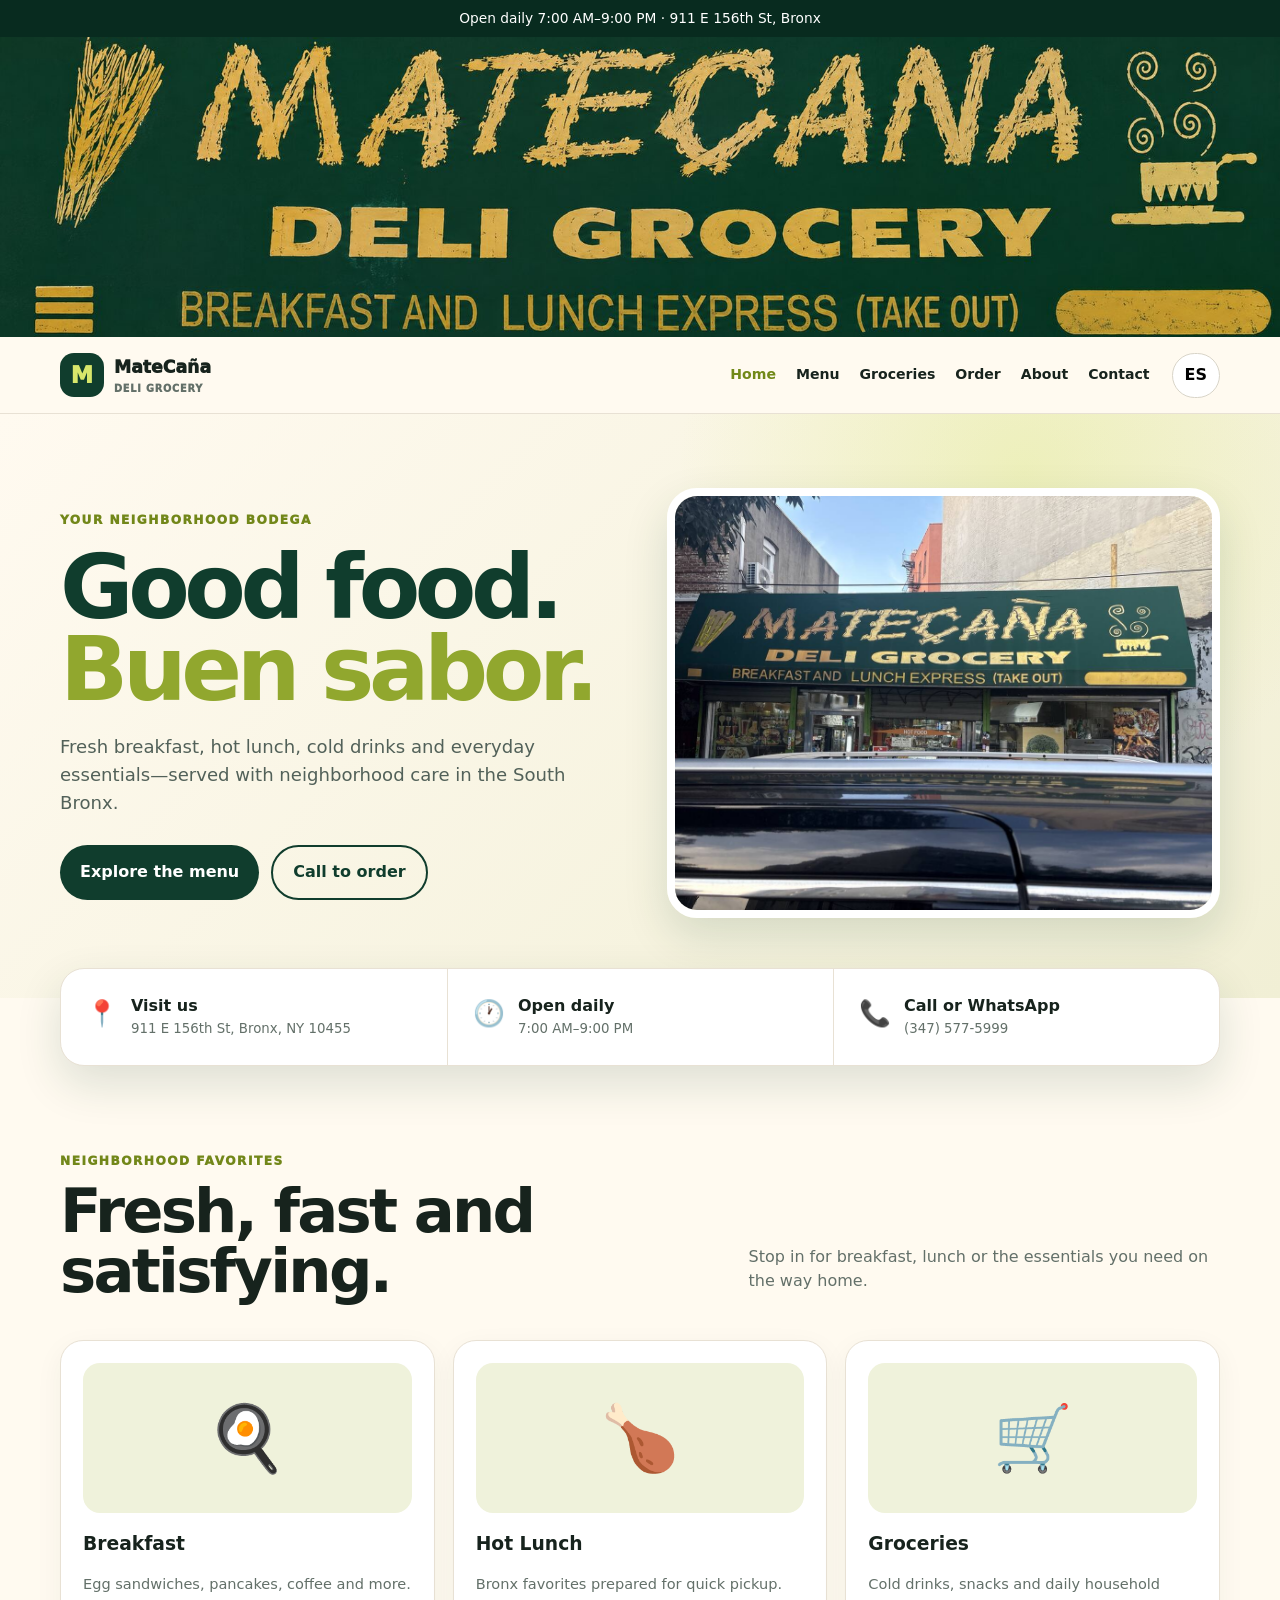
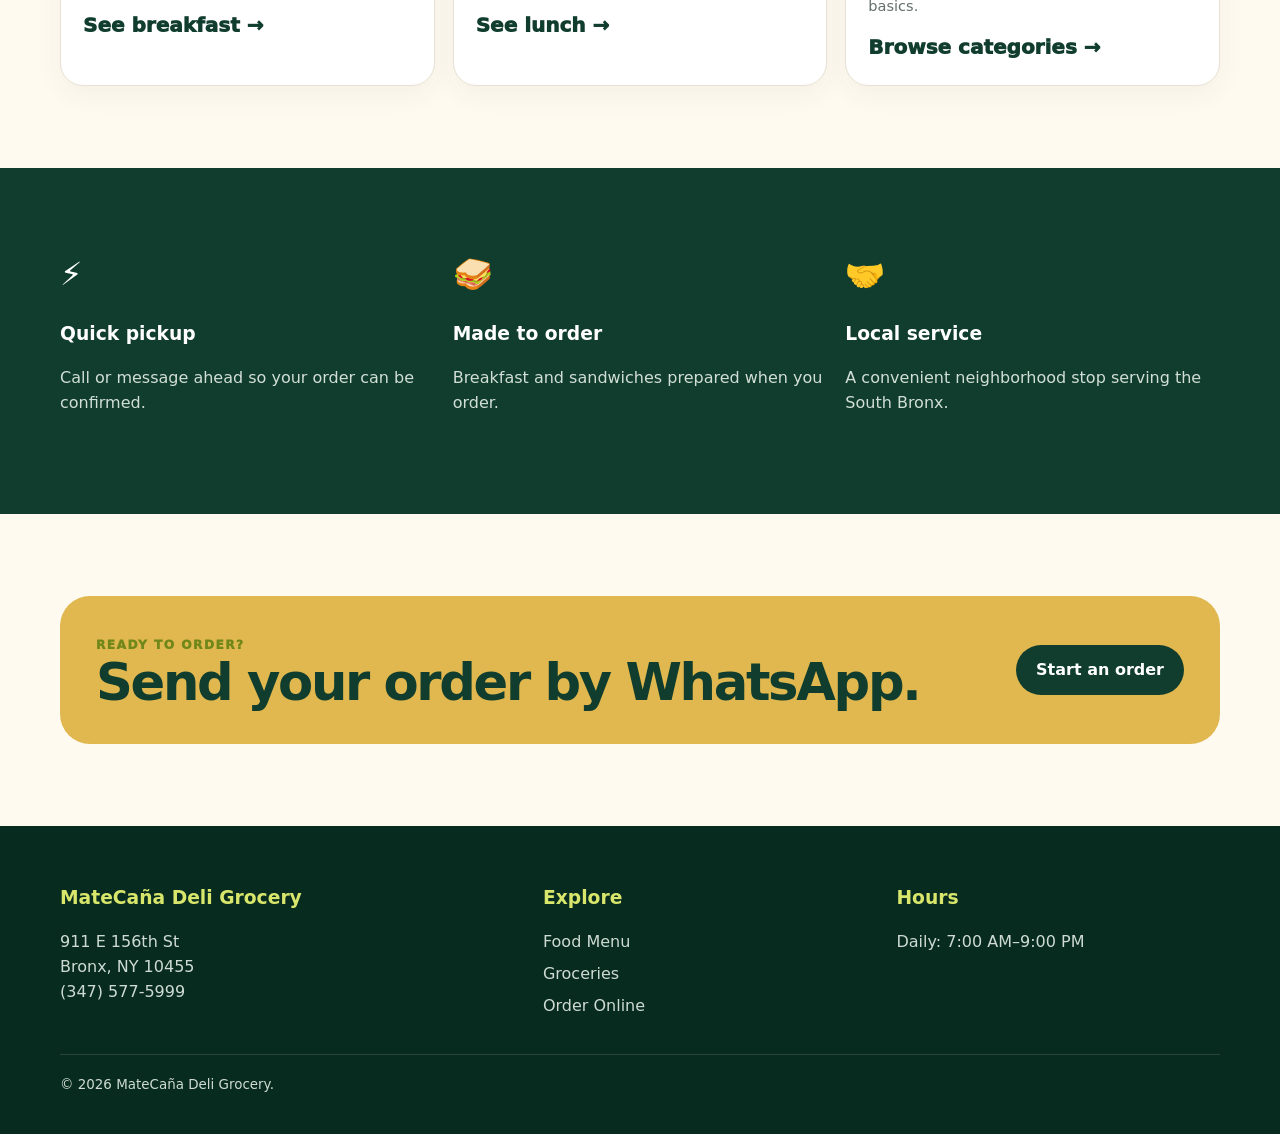
==== commit aa208a9e: "Fix original banner image delivery" ====
--- a/index.html
+++ b/index.html
@@ -1,5 +1,5 @@
-<!doctype html><html lang="en"><head><meta charset="utf-8"><meta name="viewport" content="width=device-width,initial-scale=1"><meta name="description" content="MateCaña Deli Grocery in the Bronx—breakfast, lunch, groceries and neighborhood essentials."><title>MateCaña Deli Grocery | Bronx, NY</title><link rel="stylesheet" href="styles.css"></head><body>
-<div class="topbar" data-en="Open daily 7:00 AM–9:00 PM · 911 E 156th St, Bronx" data-es="Abierto todos los días 7:00 AM–9:00 PM · 911 E 156th St, Bronx">Open daily 7:00 AM–9:00 PM · 911 E 156th St, Bronx</div><a class="original-banner" href="index.html" aria-label="MateCaña home"><img src="assets/matecana-original-banner.png" alt="MateCaña Deli Grocery — Breakfast and Lunch Express"></a>
+<!doctype html><html lang="en"><head><meta charset="utf-8"><meta name="viewport" content="width=device-width,initial-scale=1"><meta name="description" content="MateCaña Deli Grocery in the Bronx—breakfast, lunch, groceries and neighborhood essentials."><title>MateCaña Deli Grocery | Bronx, NY</title><link rel="stylesheet" href="styles.css?v=2"></head><body>
+<div class="topbar" data-en="Open daily 7:00 AM–9:00 PM · 911 E 156th St, Bronx" data-es="Abierto todos los días 7:00 AM–9:00 PM · 911 E 156th St, Bronx">Open daily 7:00 AM–9:00 PM · 911 E 156th St, Bronx</div><a class="original-banner" href="index.html" aria-label="MateCaña home"><img src="assets/matecana-original-banner.jpg" alt="MateCaña Deli Grocery — Breakfast and Lunch Express"></a>
 <nav class="nav"><div class="wrap navin"><a class="brand" href="index.html"><span class="brandmark">M</span><div>MateCaña<small>Deli Grocery</small></div></a><div class="links"><a class="active" href="index.html" data-en="Home" data-es="Inicio">Home</a><a href="menu.html" data-en="Menu" data-es="Menú">Menu</a><a href="groceries.html" data-en="Groceries" data-es="Productos">Groceries</a><a href="order.html" data-en="Order" data-es="Ordenar">Order</a><a href="about.html" data-en="About" data-es="Nosotros">About</a><a href="contact.html" data-en="Contact" data-es="Contacto">Contact</a></div><button class="lang">ES</button><button class="menu-toggle" aria-label="Menu">☰</button></div></nav>
 <main><header class="hero"><div class="wrap hero-grid"><div><span class="eyebrow" data-en="Your neighborhood bodega" data-es="Tu bodega del vecindario">Your neighborhood bodega</span><h1>Good food.<br><em>Buen sabor.</em></h1><p class="lead" data-en="Fresh breakfast, hot lunch, cold drinks and everyday essentials—served with neighborhood care in the South Bronx." data-es="Desayuno fresco, almuerzo caliente, bebidas frías y productos diarios—servidos con cariño en el Sur del Bronx.">Fresh breakfast, hot lunch, cold drinks and everyday essentials—served with neighborhood care in the South Bronx.</p><div class="actions"><a class="button" href="menu.html" data-en="Explore the menu" data-es="Ver el menú">Explore the menu</a><a class="button outline" href="tel:+13475775999" data-en="Call to order" data-es="Llamar para ordenar">Call to order</a></div></div><img class="storefront" src="assets/matecana-storefront.jpeg" alt="MateCaña Deli Grocery storefront"></div></header>
 <div class="quick"><div class="wrap quickgrid"><div class="quickitem"><span>📍</span><div><b data-en="Visit us" data-es="Visítanos">Visit us</b><small>911 E 156th St, Bronx, NY 10455</small></div></div><div class="quickitem"><span>🕐</span><div><b data-en="Open daily" data-es="Abierto todos los días">Open daily</b><small>7:00 AM–9:00 PM</small></div></div><div class="quickitem"><span>📞</span><div><b data-en="Call or WhatsApp" data-es="Llama o WhatsApp">Call or WhatsApp</b><small>(347) 577-5999</small></div></div></div></div>
